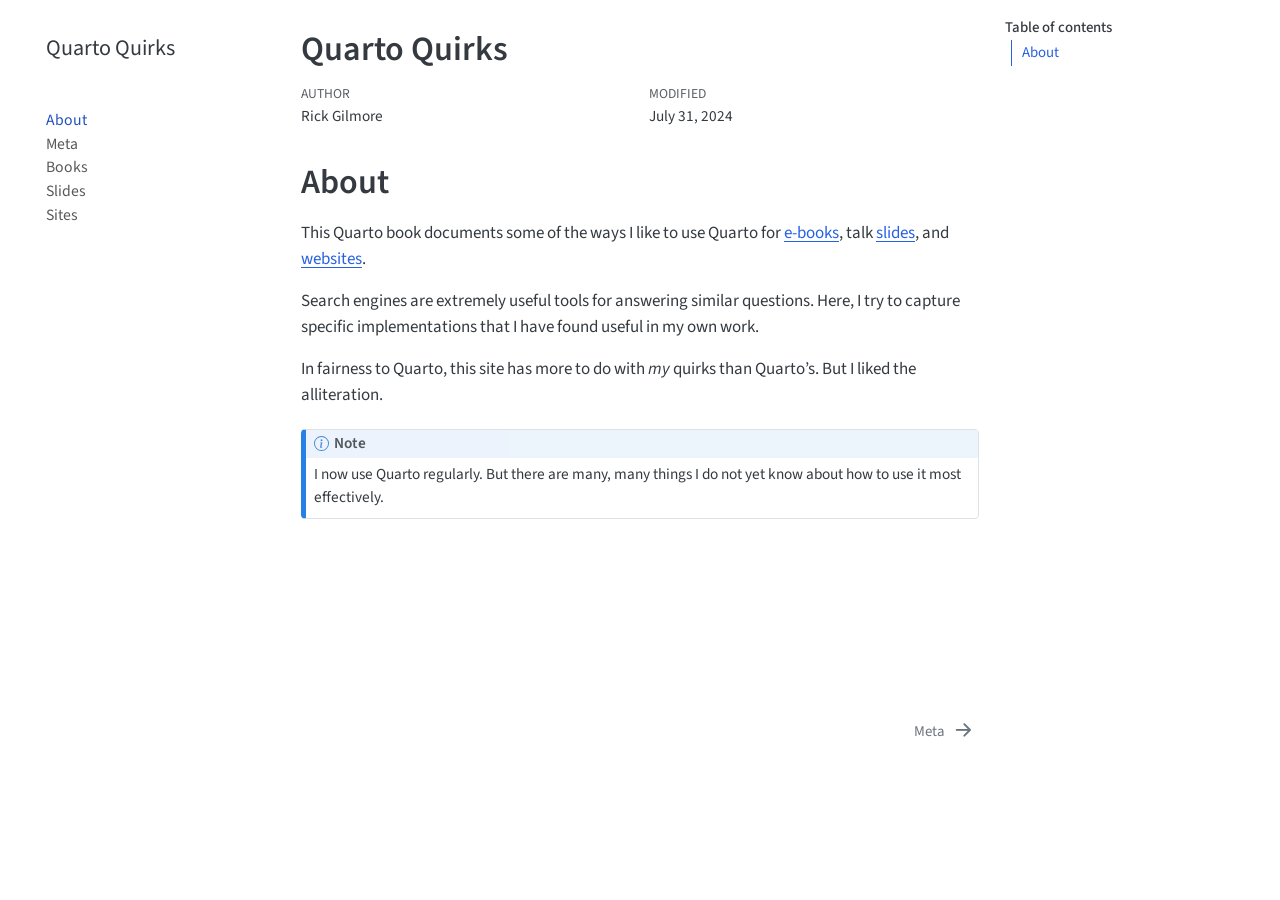
==== docs/index.html @ 826fd91c "Add more info about installing packages, renv()." ====
<!DOCTYPE html>
<html xmlns="http://www.w3.org/1999/xhtml" lang="en" xml:lang="en"><head>

<meta charset="utf-8">
<meta name="generator" content="quarto-1.4.549">

<meta name="viewport" content="width=device-width, initial-scale=1.0, user-scalable=yes">

<meta name="author" content="Rick Gilmore">

<title>Quarto Quirks</title>
<style>
code{white-space: pre-wrap;}
span.smallcaps{font-variant: small-caps;}
div.columns{display: flex; gap: min(4vw, 1.5em);}
div.column{flex: auto; overflow-x: auto;}
div.hanging-indent{margin-left: 1.5em; text-indent: -1.5em;}
ul.task-list{list-style: none;}
ul.task-list li input[type="checkbox"] {
  width: 0.8em;
  margin: 0 0.8em 0.2em -1em; /* quarto-specific, see https://github.com/quarto-dev/quarto-cli/issues/4556 */ 
  vertical-align: middle;
}
</style>


<script src="site_libs/quarto-nav/quarto-nav.js"></script>
<script src="site_libs/quarto-nav/headroom.min.js"></script>
<script src="site_libs/clipboard/clipboard.min.js"></script>
<script src="site_libs/quarto-search/autocomplete.umd.js"></script>
<script src="site_libs/quarto-search/fuse.min.js"></script>
<script src="site_libs/quarto-search/quarto-search.js"></script>
<meta name="quarto:offset" content="./">
<link href="./meta.html" rel="next">
<script src="site_libs/quarto-html/quarto.js"></script>
<script src="site_libs/quarto-html/popper.min.js"></script>
<script src="site_libs/quarto-html/tippy.umd.min.js"></script>
<script src="site_libs/quarto-html/anchor.min.js"></script>
<link href="site_libs/quarto-html/tippy.css" rel="stylesheet">
<link href="site_libs/quarto-html/quarto-syntax-highlighting.css" rel="stylesheet" id="quarto-text-highlighting-styles">
<script src="site_libs/bootstrap/bootstrap.min.js"></script>
<link href="site_libs/bootstrap/bootstrap-icons.css" rel="stylesheet">
<link href="site_libs/bootstrap/bootstrap.min.css" rel="stylesheet" id="quarto-bootstrap" data-mode="light">
<script id="quarto-search-options" type="application/json">{
  "location": "sidebar",
  "copy-button": false,
  "collapse-after": 3,
  "panel-placement": "start",
  "type": "textbox",
  "limit": 50,
  "keyboard-shortcut": [
    "f",
    "/",
    "s"
  ],
  "show-item-context": false,
  "language": {
    "search-no-results-text": "No results",
    "search-matching-documents-text": "matching documents",
    "search-copy-link-title": "Copy link to search",
    "search-hide-matches-text": "Hide additional matches",
    "search-more-match-text": "more match in this document",
    "search-more-matches-text": "more matches in this document",
    "search-clear-button-title": "Clear",
    "search-text-placeholder": "",
    "search-detached-cancel-button-title": "Cancel",
    "search-submit-button-title": "Submit",
    "search-label": "Search"
  }
}</script>


</head>

<body class="nav-sidebar floating">

<div id="quarto-search-results"></div>
  <header id="quarto-header" class="headroom fixed-top">
  <nav class="quarto-secondary-nav">
    <div class="container-fluid d-flex">
      <button type="button" class="quarto-btn-toggle btn" data-bs-toggle="collapse" data-bs-target=".quarto-sidebar-collapse-item" aria-controls="quarto-sidebar" aria-expanded="false" aria-label="Toggle sidebar navigation" onclick="if (window.quartoToggleHeadroom) { window.quartoToggleHeadroom(); }">
        <i class="bi bi-layout-text-sidebar-reverse"></i>
      </button>
        <nav class="quarto-page-breadcrumbs" aria-label="breadcrumb"><ol class="breadcrumb"><li class="breadcrumb-item"><a href="./index.html"><span class="chapter-title">About</span></a></li></ol></nav>
        <a class="flex-grow-1" role="button" data-bs-toggle="collapse" data-bs-target=".quarto-sidebar-collapse-item" aria-controls="quarto-sidebar" aria-expanded="false" aria-label="Toggle sidebar navigation" onclick="if (window.quartoToggleHeadroom) { window.quartoToggleHeadroom(); }">      
        </a>
      <button type="button" class="btn quarto-search-button" aria-label="" onclick="window.quartoOpenSearch();">
        <i class="bi bi-search"></i>
      </button>
    </div>
  </nav>
</header>
<!-- content -->
<div id="quarto-content" class="quarto-container page-columns page-rows-contents page-layout-article">
<!-- sidebar -->
  <nav id="quarto-sidebar" class="sidebar collapse collapse-horizontal quarto-sidebar-collapse-item sidebar-navigation floating overflow-auto">
    <div class="pt-lg-2 mt-2 text-left sidebar-header">
    <div class="sidebar-title mb-0 py-0">
      <a href="./">Quarto Quirks</a> 
    </div>
      </div>
        <div class="mt-2 flex-shrink-0 align-items-center">
        <div class="sidebar-search">
        <div id="quarto-search" class="" title="Search"></div>
        </div>
        </div>
    <div class="sidebar-menu-container"> 
    <ul class="list-unstyled mt-1">
        <li class="sidebar-item">
  <div class="sidebar-item-container"> 
  <a href="./index.html" class="sidebar-item-text sidebar-link active"><span class="chapter-title">About</span></a>
  </div>
</li>
        <li class="sidebar-item">
  <div class="sidebar-item-container"> 
  <a href="./meta.html" class="sidebar-item-text sidebar-link"><span class="chapter-title">Meta</span></a>
  </div>
</li>
        <li class="sidebar-item">
  <div class="sidebar-item-container"> 
  <a href="./books.html" class="sidebar-item-text sidebar-link"><span class="chapter-title">Books</span></a>
  </div>
</li>
        <li class="sidebar-item">
  <div class="sidebar-item-container"> 
  <a href="./slides.html" class="sidebar-item-text sidebar-link"><span class="chapter-title">Slides</span></a>
  </div>
</li>
        <li class="sidebar-item">
  <div class="sidebar-item-container"> 
  <a href="./sites.html" class="sidebar-item-text sidebar-link"><span class="chapter-title">Sites</span></a>
  </div>
</li>
    </ul>
    </div>
</nav>
<div id="quarto-sidebar-glass" class="quarto-sidebar-collapse-item" data-bs-toggle="collapse" data-bs-target=".quarto-sidebar-collapse-item"></div>
<!-- margin-sidebar -->
    <div id="quarto-margin-sidebar" class="sidebar margin-sidebar">
        <nav id="TOC" role="doc-toc" class="toc-active">
    <h2 id="toc-title">Table of contents</h2>
   
  <ul>
  <li><a href="#about" id="toc-about" class="nav-link active" data-scroll-target="#about">About</a></li>
  </ul>
</nav>
    </div>
<!-- main -->
<main class="content" id="quarto-document-content">

<header id="title-block-header" class="quarto-title-block default">
<div class="quarto-title">
<h1 class="title">Quarto Quirks</h1>
</div>



<div class="quarto-title-meta">

    <div>
    <div class="quarto-title-meta-heading">Author</div>
    <div class="quarto-title-meta-contents">
             <p>Rick Gilmore </p>
          </div>
  </div>
    
  
    <div>
    <div class="quarto-title-meta-heading">Modified</div>
    <div class="quarto-title-meta-contents">
      <p class="date-modified">July 31, 2024</p>
    </div>
  </div>
    
  </div>
  


</header>


<section id="about" class="level1">
<h1>About</h1>
<p>This Quarto book documents some of the ways I like to use Quarto for <a href="./books.html">e-books</a>, talk <a href="./slides.html">slides</a>, and <a href="./sites.html">websites</a>.</p>
<p>Search engines are extremely useful tools for answering similar questions. Here, I try to capture specific implementations that I have found useful in my own work.</p>
<p>In fairness to Quarto, this site has more to do with <em>my</em> quirks than Quarto’s. But I liked the alliteration.</p>
<div class="callout callout-style-default callout-note callout-titled">
<div class="callout-header d-flex align-content-center">
<div class="callout-icon-container">
<i class="callout-icon"></i>
</div>
<div class="callout-title-container flex-fill">
Note
</div>
</div>
<div class="callout-body-container callout-body">
<p>I now use Quarto regularly. But there are many, many things I do not yet know about how to use it most effectively.</p>
</div>
</div>


</section>

</main> <!-- /main -->
<script id="quarto-html-after-body" type="application/javascript">
window.document.addEventListener("DOMContentLoaded", function (event) {
  const toggleBodyColorMode = (bsSheetEl) => {
    const mode = bsSheetEl.getAttribute("data-mode");
    const bodyEl = window.document.querySelector("body");
    if (mode === "dark") {
      bodyEl.classList.add("quarto-dark");
      bodyEl.classList.remove("quarto-light");
    } else {
      bodyEl.classList.add("quarto-light");
      bodyEl.classList.remove("quarto-dark");
    }
  }
  const toggleBodyColorPrimary = () => {
    const bsSheetEl = window.document.querySelector("link#quarto-bootstrap");
    if (bsSheetEl) {
      toggleBodyColorMode(bsSheetEl);
    }
  }
  toggleBodyColorPrimary();  
  const icon = "";
  const anchorJS = new window.AnchorJS();
  anchorJS.options = {
    placement: 'right',
    icon: icon
  };
  anchorJS.add('.anchored');
  const isCodeAnnotation = (el) => {
    for (const clz of el.classList) {
      if (clz.startsWith('code-annotation-')) {                     
        return true;
      }
    }
    return false;
  }
  const clipboard = new window.ClipboardJS('.code-copy-button', {
    text: function(trigger) {
      const codeEl = trigger.previousElementSibling.cloneNode(true);
      for (const childEl of codeEl.children) {
        if (isCodeAnnotation(childEl)) {
          childEl.remove();
        }
      }
      return codeEl.innerText;
    }
  });
  clipboard.on('success', function(e) {
    // button target
    const button = e.trigger;
    // don't keep focus
    button.blur();
    // flash "checked"
    button.classList.add('code-copy-button-checked');
    var currentTitle = button.getAttribute("title");
    button.setAttribute("title", "Copied!");
    let tooltip;
    if (window.bootstrap) {
      button.setAttribute("data-bs-toggle", "tooltip");
      button.setAttribute("data-bs-placement", "left");
      button.setAttribute("data-bs-title", "Copied!");
      tooltip = new bootstrap.Tooltip(button, 
        { trigger: "manual", 
          customClass: "code-copy-button-tooltip",
          offset: [0, -8]});
      tooltip.show();    
    }
    setTimeout(function() {
      if (tooltip) {
        tooltip.hide();
        button.removeAttribute("data-bs-title");
        button.removeAttribute("data-bs-toggle");
        button.removeAttribute("data-bs-placement");
      }
      button.setAttribute("title", currentTitle);
      button.classList.remove('code-copy-button-checked');
    }, 1000);
    // clear code selection
    e.clearSelection();
  });
  function tippyHover(el, contentFn, onTriggerFn, onUntriggerFn) {
    const config = {
      allowHTML: true,
      maxWidth: 500,
      delay: 100,
      arrow: false,
      appendTo: function(el) {
          return el.parentElement;
      },
      interactive: true,
      interactiveBorder: 10,
      theme: 'quarto',
      placement: 'bottom-start',
    };
    if (contentFn) {
      config.content = contentFn;
    }
    if (onTriggerFn) {
      config.onTrigger = onTriggerFn;
    }
    if (onUntriggerFn) {
      config.onUntrigger = onUntriggerFn;
    }
    window.tippy(el, config); 
  }
  const noterefs = window.document.querySelectorAll('a[role="doc-noteref"]');
  for (var i=0; i<noterefs.length; i++) {
    const ref = noterefs[i];
    tippyHover(ref, function() {
      // use id or data attribute instead here
      let href = ref.getAttribute('data-footnote-href') || ref.getAttribute('href');
      try { href = new URL(href).hash; } catch {}
      const id = href.replace(/^#\/?/, "");
      const note = window.document.getElementById(id);
      return note.innerHTML;
    });
  }
  const xrefs = window.document.querySelectorAll('a.quarto-xref');
  const processXRef = (id, note) => {
    // Strip column container classes
    const stripColumnClz = (el) => {
      el.classList.remove("page-full", "page-columns");
      if (el.children) {
        for (const child of el.children) {
          stripColumnClz(child);
        }
      }
    }
    stripColumnClz(note)
    if (id === null || id.startsWith('sec-')) {
      // Special case sections, only their first couple elements
      const container = document.createElement("div");
      if (note.children && note.children.length > 2) {
        container.appendChild(note.children[0].cloneNode(true));
        for (let i = 1; i < note.children.length; i++) {
          const child = note.children[i];
          if (child.tagName === "P" && child.innerText === "") {
            continue;
          } else {
            container.appendChild(child.cloneNode(true));
            break;
          }
        }
        if (window.Quarto?.typesetMath) {
          window.Quarto.typesetMath(container);
        }
        return container.innerHTML
      } else {
        if (window.Quarto?.typesetMath) {
          window.Quarto.typesetMath(note);
        }
        return note.innerHTML;
      }
    } else {
      // Remove any anchor links if they are present
      const anchorLink = note.querySelector('a.anchorjs-link');
      if (anchorLink) {
        anchorLink.remove();
      }
      if (window.Quarto?.typesetMath) {
        window.Quarto.typesetMath(note);
      }
      // TODO in 1.5, we should make sure this works without a callout special case
      if (note.classList.contains("callout")) {
        return note.outerHTML;
      } else {
        return note.innerHTML;
      }
    }
  }
  for (var i=0; i<xrefs.length; i++) {
    const xref = xrefs[i];
    tippyHover(xref, undefined, function(instance) {
      instance.disable();
      let url = xref.getAttribute('href');
      let hash = undefined; 
      if (url.startsWith('#')) {
        hash = url;
      } else {
        try { hash = new URL(url).hash; } catch {}
      }
      if (hash) {
        const id = hash.replace(/^#\/?/, "");
        const note = window.document.getElementById(id);
        if (note !== null) {
          try {
            const html = processXRef(id, note.cloneNode(true));
            instance.setContent(html);
          } finally {
            instance.enable();
            instance.show();
          }
        } else {
          // See if we can fetch this
          fetch(url.split('#')[0])
          .then(res => res.text())
          .then(html => {
            const parser = new DOMParser();
            const htmlDoc = parser.parseFromString(html, "text/html");
            const note = htmlDoc.getElementById(id);
            if (note !== null) {
              const html = processXRef(id, note);
              instance.setContent(html);
            } 
          }).finally(() => {
            instance.enable();
            instance.show();
          });
        }
      } else {
        // See if we can fetch a full url (with no hash to target)
        // This is a special case and we should probably do some content thinning / targeting
        fetch(url)
        .then(res => res.text())
        .then(html => {
          const parser = new DOMParser();
          const htmlDoc = parser.parseFromString(html, "text/html");
          const note = htmlDoc.querySelector('main.content');
          if (note !== null) {
            // This should only happen for chapter cross references
            // (since there is no id in the URL)
            // remove the first header
            if (note.children.length > 0 && note.children[0].tagName === "HEADER") {
              note.children[0].remove();
            }
            const html = processXRef(null, note);
            instance.setContent(html);
          } 
        }).finally(() => {
          instance.enable();
          instance.show();
        });
      }
    }, function(instance) {
    });
  }
      let selectedAnnoteEl;
      const selectorForAnnotation = ( cell, annotation) => {
        let cellAttr = 'data-code-cell="' + cell + '"';
        let lineAttr = 'data-code-annotation="' +  annotation + '"';
        const selector = 'span[' + cellAttr + '][' + lineAttr + ']';
        return selector;
      }
      const selectCodeLines = (annoteEl) => {
        const doc = window.document;
        const targetCell = annoteEl.getAttribute("data-target-cell");
        const targetAnnotation = annoteEl.getAttribute("data-target-annotation");
        const annoteSpan = window.document.querySelector(selectorForAnnotation(targetCell, targetAnnotation));
        const lines = annoteSpan.getAttribute("data-code-lines").split(",");
        const lineIds = lines.map((line) => {
          return targetCell + "-" + line;
        })
        let top = null;
        let height = null;
        let parent = null;
        if (lineIds.length > 0) {
            //compute the position of the single el (top and bottom and make a div)
            const el = window.document.getElementById(lineIds[0]);
            top = el.offsetTop;
            height = el.offsetHeight;
            parent = el.parentElement.parentElement;
          if (lineIds.length > 1) {
            const lastEl = window.document.getElementById(lineIds[lineIds.length - 1]);
            const bottom = lastEl.offsetTop + lastEl.offsetHeight;
            height = bottom - top;
          }
          if (top !== null && height !== null && parent !== null) {
            // cook up a div (if necessary) and position it 
            let div = window.document.getElementById("code-annotation-line-highlight");
            if (div === null) {
              div = window.document.createElement("div");
              div.setAttribute("id", "code-annotation-line-highlight");
              div.style.position = 'absolute';
              parent.appendChild(div);
            }
            div.style.top = top - 2 + "px";
            div.style.height = height + 4 + "px";
            div.style.left = 0;
            let gutterDiv = window.document.getElementById("code-annotation-line-highlight-gutter");
            if (gutterDiv === null) {
              gutterDiv = window.document.createElement("div");
              gutterDiv.setAttribute("id", "code-annotation-line-highlight-gutter");
              gutterDiv.style.position = 'absolute';
              const codeCell = window.document.getElementById(targetCell);
              const gutter = codeCell.querySelector('.code-annotation-gutter');
              gutter.appendChild(gutterDiv);
            }
            gutterDiv.style.top = top - 2 + "px";
            gutterDiv.style.height = height + 4 + "px";
          }
          selectedAnnoteEl = annoteEl;
        }
      };
      const unselectCodeLines = () => {
        const elementsIds = ["code-annotation-line-highlight", "code-annotation-line-highlight-gutter"];
        elementsIds.forEach((elId) => {
          const div = window.document.getElementById(elId);
          if (div) {
            div.remove();
          }
        });
        selectedAnnoteEl = undefined;
      };
        // Handle positioning of the toggle
    window.addEventListener(
      "resize",
      throttle(() => {
        elRect = undefined;
        if (selectedAnnoteEl) {
          selectCodeLines(selectedAnnoteEl);
        }
      }, 10)
    );
    function throttle(fn, ms) {
    let throttle = false;
    let timer;
      return (...args) => {
        if(!throttle) { // first call gets through
            fn.apply(this, args);
            throttle = true;
        } else { // all the others get throttled
            if(timer) clearTimeout(timer); // cancel #2
            timer = setTimeout(() => {
              fn.apply(this, args);
              timer = throttle = false;
            }, ms);
        }
      };
    }
      // Attach click handler to the DT
      const annoteDls = window.document.querySelectorAll('dt[data-target-cell]');
      for (const annoteDlNode of annoteDls) {
        annoteDlNode.addEventListener('click', (event) => {
          const clickedEl = event.target;
          if (clickedEl !== selectedAnnoteEl) {
            unselectCodeLines();
            const activeEl = window.document.querySelector('dt[data-target-cell].code-annotation-active');
            if (activeEl) {
              activeEl.classList.remove('code-annotation-active');
            }
            selectCodeLines(clickedEl);
            clickedEl.classList.add('code-annotation-active');
          } else {
            // Unselect the line
            unselectCodeLines();
            clickedEl.classList.remove('code-annotation-active');
          }
        });
      }
  const findCites = (el) => {
    const parentEl = el.parentElement;
    if (parentEl) {
      const cites = parentEl.dataset.cites;
      if (cites) {
        return {
          el,
          cites: cites.split(' ')
        };
      } else {
        return findCites(el.parentElement)
      }
    } else {
      return undefined;
    }
  };
  var bibliorefs = window.document.querySelectorAll('a[role="doc-biblioref"]');
  for (var i=0; i<bibliorefs.length; i++) {
    const ref = bibliorefs[i];
    const citeInfo = findCites(ref);
    if (citeInfo) {
      tippyHover(citeInfo.el, function() {
        var popup = window.document.createElement('div');
        citeInfo.cites.forEach(function(cite) {
          var citeDiv = window.document.createElement('div');
          citeDiv.classList.add('hanging-indent');
          citeDiv.classList.add('csl-entry');
          var biblioDiv = window.document.getElementById('ref-' + cite);
          if (biblioDiv) {
            citeDiv.innerHTML = biblioDiv.innerHTML;
          }
          popup.appendChild(citeDiv);
        });
        return popup.innerHTML;
      });
    }
  }
});
</script>
<nav class="page-navigation">
  <div class="nav-page nav-page-previous">
  </div>
  <div class="nav-page nav-page-next">
      <a href="./meta.html" class="pagination-link" aria-label="<span class='chapter-number'>2</span>&nbsp; <span class='chapter-title'>Meta</span>">
        <span class="nav-page-text"><span class="chapter-title">Meta</span></span> <i class="bi bi-arrow-right-short"></i>
      </a>
  </div>
</nav>
</div> <!-- /content -->




</body></html>
---- docs/site_libs/quarto-html/tippy.css ----
.tippy-box[data-animation=fade][data-state=hidden]{opacity:0}[data-tippy-root]{max-width:calc(100vw - 10px)}.tippy-box{position:relative;background-color:#333;color:#fff;border-radius:4px;font-size:14px;line-height:1.4;white-space:normal;outline:0;transition-property:transform,visibility,opacity}.tippy-box[data-placement^=top]>.tippy-arrow{bottom:0}.tippy-box[data-placement^=top]>.tippy-arrow:before{bottom:-7px;left:0;border-width:8px 8px 0;border-top-color:initial;transform-origin:center top}.tippy-box[data-placement^=bottom]>.tippy-arrow{top:0}.tippy-box[data-placement^=bottom]>.tippy-arrow:before{top:-7px;left:0;border-width:0 8px 8px;border-bottom-color:initial;transform-origin:center bottom}.tippy-box[data-placement^=left]>.tippy-arrow{right:0}.tippy-box[data-placement^=left]>.tippy-arrow:before{border-width:8px 0 8px 8px;border-left-color:initial;right:-7px;transform-origin:center left}.tippy-box[data-placement^=right]>.tippy-arrow{left:0}.tippy-box[data-placement^=right]>.tippy-arrow:before{left:-7px;border-width:8px 8px 8px 0;border-right-color:initial;transform-origin:center right}.tippy-box[data-inertia][data-state=visible]{transition-timing-function:cubic-bezier(.54,1.5,.38,1.11)}.tippy-arrow{width:16px;height:16px;color:#333}.tippy-arrow:before{content:"";position:absolute;border-color:transparent;border-style:solid}.tippy-content{position:relative;padding:5px 9px;z-index:1}
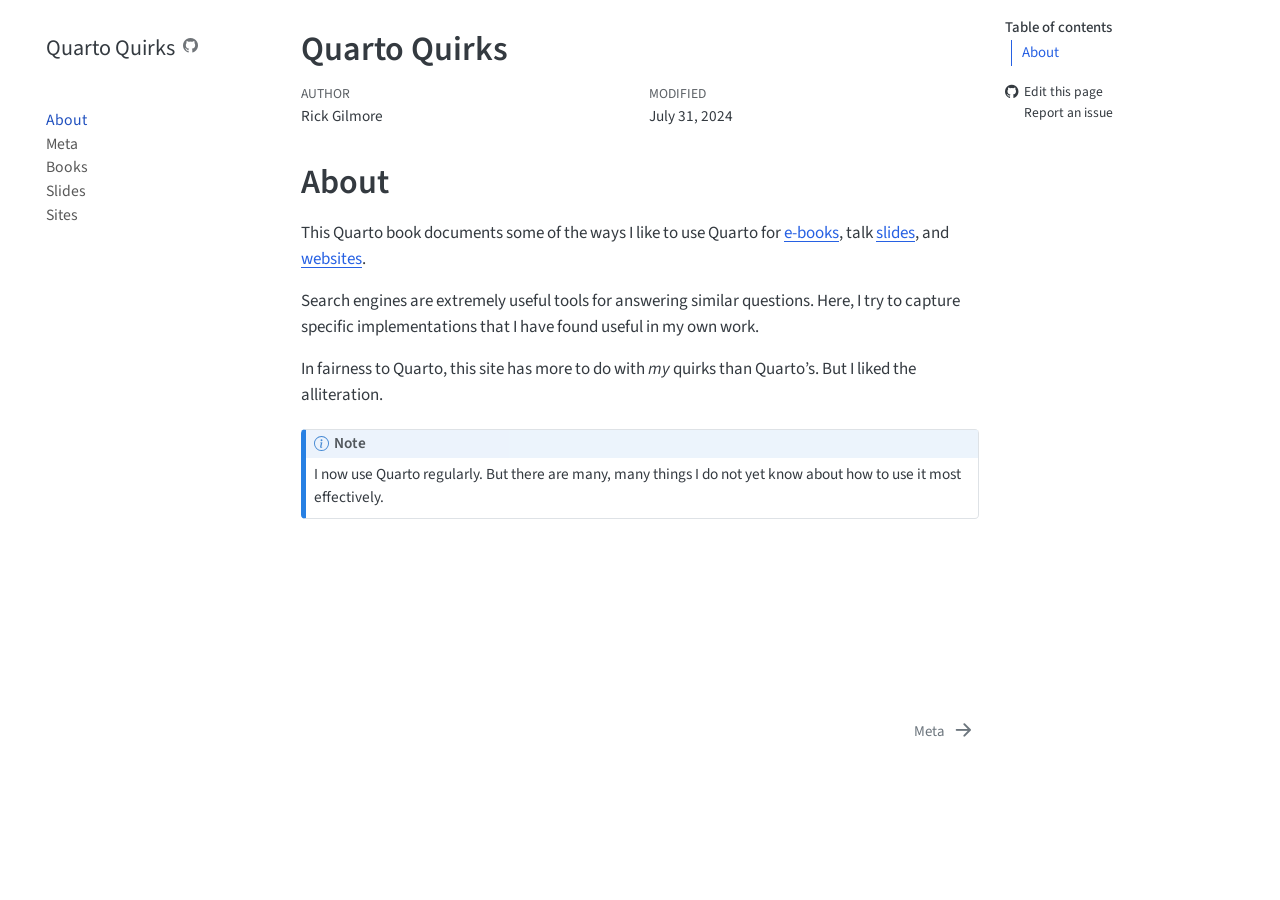
==== commit 08cc421a: "Add info about creating automatic links to the associated GitHub repo." ====
--- a/docs/index.html
+++ b/docs/index.html
@@ -97,6 +97,9 @@
     <div class="pt-lg-2 mt-2 text-left sidebar-header">
     <div class="sidebar-title mb-0 py-0">
       <a href="./">Quarto Quirks</a> 
+        <div class="sidebar-tools-main">
+    <a href="https://github.com/rogilmore/quarto-quirks/tree/main/src/" title="Source Code" class="quarto-navigation-tool px-1" aria-label="Source Code"><i class="bi bi-github"></i></a>
+</div>
     </div>
       </div>
         <div class="mt-2 flex-shrink-0 align-items-center">
@@ -143,7 +146,7 @@
   <ul>
   <li><a href="#about" id="toc-about" class="nav-link active" data-scroll-target="#about">About</a></li>
   </ul>
-</nav>
+<div class="toc-actions"><ul><li><a href="https://github.com/rogilmore/quarto-quirks/edit/main/src/index.qmd" class="toc-action"><i class="bi bi-github"></i>Edit this page</a></li><li><a href="https://github.com/rogilmore/quarto-quirks/issues/new" class="toc-action"><i class="bi empty"></i>Report an issue</a></li></ul></div></nav>
     </div>
 <!-- main -->
 <main class="content" id="quarto-document-content">
@@ -603,4 +606,4 @@
 
 
 
-</body></html>+<footer class="footer"><div class="nav-footer"><div class="nav-footer-center"><div class="toc-actions d-sm-block d-md-none"><ul><li><a href="https://github.com/rogilmore/quarto-quirks/edit/main/src/index.qmd" class="toc-action"><i class="bi bi-github"></i>Edit this page</a></li><li><a href="https://github.com/rogilmore/quarto-quirks/issues/new" class="toc-action"><i class="bi empty"></i>Report an issue</a></li></ul></div></div></div></footer></body></html>
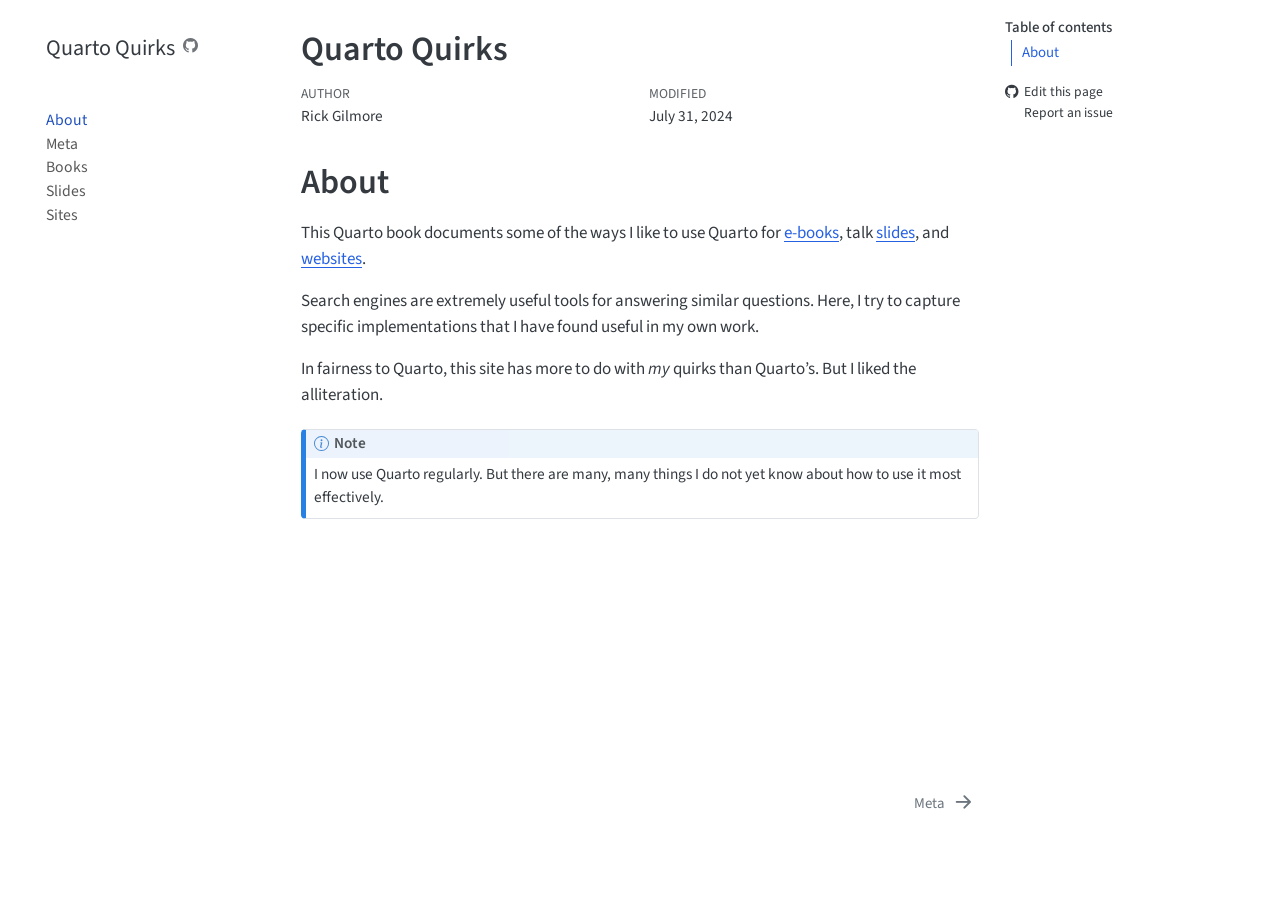
==== commit 9c92297e: "How to center citations in revealjs slides." ====
--- a/docs/index.html
+++ b/docs/index.html
@@ -2,7 +2,7 @@
 <html xmlns="http://www.w3.org/1999/xhtml" lang="en" xml:lang="en"><head>
 
 <meta charset="utf-8">
-<meta name="generator" content="quarto-1.4.549">
+<meta name="generator" content="quarto-1.5.56">
 
 <meta name="viewport" content="width=device-width, initial-scale=1.0, user-scalable=yes">
 
@@ -78,13 +78,13 @@
   <header id="quarto-header" class="headroom fixed-top">
   <nav class="quarto-secondary-nav">
     <div class="container-fluid d-flex">
-      <button type="button" class="quarto-btn-toggle btn" data-bs-toggle="collapse" data-bs-target=".quarto-sidebar-collapse-item" aria-controls="quarto-sidebar" aria-expanded="false" aria-label="Toggle sidebar navigation" onclick="if (window.quartoToggleHeadroom) { window.quartoToggleHeadroom(); }">
+      <button type="button" class="quarto-btn-toggle btn" data-bs-toggle="collapse" role="button" data-bs-target=".quarto-sidebar-collapse-item" aria-controls="quarto-sidebar" aria-expanded="false" aria-label="Toggle sidebar navigation" onclick="if (window.quartoToggleHeadroom) { window.quartoToggleHeadroom(); }">
         <i class="bi bi-layout-text-sidebar-reverse"></i>
       </button>
         <nav class="quarto-page-breadcrumbs" aria-label="breadcrumb"><ol class="breadcrumb"><li class="breadcrumb-item"><a href="./index.html"><span class="chapter-title">About</span></a></li></ol></nav>
-        <a class="flex-grow-1" role="button" data-bs-toggle="collapse" data-bs-target=".quarto-sidebar-collapse-item" aria-controls="quarto-sidebar" aria-expanded="false" aria-label="Toggle sidebar navigation" onclick="if (window.quartoToggleHeadroom) { window.quartoToggleHeadroom(); }">      
+        <a class="flex-grow-1" role="navigation" data-bs-toggle="collapse" data-bs-target=".quarto-sidebar-collapse-item" aria-controls="quarto-sidebar" aria-expanded="false" aria-label="Toggle sidebar navigation" onclick="if (window.quartoToggleHeadroom) { window.quartoToggleHeadroom(); }">      
         </a>
-      <button type="button" class="btn quarto-search-button" aria-label="" onclick="window.quartoOpenSearch();">
+      <button type="button" class="btn quarto-search-button" aria-label="Search" onclick="window.quartoOpenSearch();">
         <i class="bi bi-search"></i>
       </button>
     </div>
@@ -240,18 +240,7 @@
     }
     return false;
   }
-  const clipboard = new window.ClipboardJS('.code-copy-button', {
-    text: function(trigger) {
-      const codeEl = trigger.previousElementSibling.cloneNode(true);
-      for (const childEl of codeEl.children) {
-        if (isCodeAnnotation(childEl)) {
-          childEl.remove();
-        }
-      }
-      return codeEl.innerText;
-    }
-  });
-  clipboard.on('success', function(e) {
+  const onCopySuccess = function(e) {
     // button target
     const button = e.trigger;
     // don't keep focus
@@ -283,7 +272,47 @@
     }, 1000);
     // clear code selection
     e.clearSelection();
+  }
+  const getTextToCopy = function(trigger) {
+      const codeEl = trigger.previousElementSibling.cloneNode(true);
+      for (const childEl of codeEl.children) {
+        if (isCodeAnnotation(childEl)) {
+          childEl.remove();
+        }
+      }
+      return codeEl.innerText;
+  }
+  const clipboard = new window.ClipboardJS('.code-copy-button:not([data-in-quarto-modal])', {
+    text: getTextToCopy
   });
+  clipboard.on('success', onCopySuccess);
+  if (window.document.getElementById('quarto-embedded-source-code-modal')) {
+    // For code content inside modals, clipBoardJS needs to be initialized with a container option
+    // TODO: Check when it could be a function (https://github.com/zenorocha/clipboard.js/issues/860)
+    const clipboardModal = new window.ClipboardJS('.code-copy-button[data-in-quarto-modal]', {
+      text: getTextToCopy,
+      container: window.document.getElementById('quarto-embedded-source-code-modal')
+    });
+    clipboardModal.on('success', onCopySuccess);
+  }
+    var localhostRegex = new RegExp(/^(?:http|https):\/\/localhost\:?[0-9]*\//);
+    var mailtoRegex = new RegExp(/^mailto:/);
+      var filterRegex = new RegExp('/' + window.location.host + '/');
+    var isInternal = (href) => {
+        return filterRegex.test(href) || localhostRegex.test(href) || mailtoRegex.test(href);
+    }
+    // Inspect non-navigation links and adorn them if external
+ 	var links = window.document.querySelectorAll('a[href]:not(.nav-link):not(.navbar-brand):not(.toc-action):not(.sidebar-link):not(.sidebar-item-toggle):not(.pagination-link):not(.no-external):not([aria-hidden]):not(.dropdown-item):not(.quarto-navigation-tool):not(.about-link)');
+    for (var i=0; i<links.length; i++) {
+      const link = links[i];
+      if (!isInternal(link.href)) {
+        // undo the damage that might have been done by quarto-nav.js in the case of
+        // links that we want to consider external
+        if (link.dataset.originalHref !== undefined) {
+          link.href = link.dataset.originalHref;
+        }
+      }
+    }
   function tippyHover(el, contentFn, onTriggerFn, onUntriggerFn) {
     const config = {
       allowHTML: true,
@@ -318,7 +347,11 @@
       try { href = new URL(href).hash; } catch {}
       const id = href.replace(/^#\/?/, "");
       const note = window.document.getElementById(id);
-      return note.innerHTML;
+      if (note) {
+        return note.innerHTML;
+      } else {
+        return "";
+      }
     });
   }
   const xrefs = window.document.querySelectorAll('a.quarto-xref');
@@ -596,7 +629,7 @@
   <div class="nav-page nav-page-previous">
   </div>
   <div class="nav-page nav-page-next">
-      <a href="./meta.html" class="pagination-link" aria-label="<span class='chapter-number'>2</span>&nbsp; <span class='chapter-title'>Meta</span>">
+      <a href="./meta.html" class="pagination-link" aria-label="Meta">
         <span class="nav-page-text"><span class="chapter-title">Meta</span></span> <i class="bi bi-arrow-right-short"></i>
       </a>
   </div>
--- a/docs/site_libs/quarto-html/quarto-syntax-highlighting.css
+++ b/docs/site_libs/quarto-html/quarto-syntax-highlighting.css
@@ -0,0 +1,205 @@
+/* quarto syntax highlight colors */
+:root {
+  --quarto-hl-ot-color: #003B4F;
+  --quarto-hl-at-color: #657422;
+  --quarto-hl-ss-color: #20794D;
+  --quarto-hl-an-color: #5E5E5E;
+  --quarto-hl-fu-color: #4758AB;
+  --quarto-hl-st-color: #20794D;
+  --quarto-hl-cf-color: #003B4F;
+  --quarto-hl-op-color: #5E5E5E;
+  --quarto-hl-er-color: #AD0000;
+  --quarto-hl-bn-color: #AD0000;
+  --quarto-hl-al-color: #AD0000;
+  --quarto-hl-va-color: #111111;
+  --quarto-hl-bu-color: inherit;
+  --quarto-hl-ex-color: inherit;
+  --quarto-hl-pp-color: #AD0000;
+  --quarto-hl-in-color: #5E5E5E;
+  --quarto-hl-vs-color: #20794D;
+  --quarto-hl-wa-color: #5E5E5E;
+  --quarto-hl-do-color: #5E5E5E;
+  --quarto-hl-im-color: #00769E;
+  --quarto-hl-ch-color: #20794D;
+  --quarto-hl-dt-color: #AD0000;
+  --quarto-hl-fl-color: #AD0000;
+  --quarto-hl-co-color: #5E5E5E;
+  --quarto-hl-cv-color: #5E5E5E;
+  --quarto-hl-cn-color: #8f5902;
+  --quarto-hl-sc-color: #5E5E5E;
+  --quarto-hl-dv-color: #AD0000;
+  --quarto-hl-kw-color: #003B4F;
+}
+
+/* other quarto variables */
+:root {
+  --quarto-font-monospace: SFMono-Regular, Menlo, Monaco, Consolas, "Liberation Mono", "Courier New", monospace;
+}
+
+pre > code.sourceCode > span {
+  color: #003B4F;
+}
+
+code span {
+  color: #003B4F;
+}
+
+code.sourceCode > span {
+  color: #003B4F;
+}
+
+div.sourceCode,
+div.sourceCode pre.sourceCode {
+  color: #003B4F;
+}
+
+code span.ot {
+  color: #003B4F;
+  font-style: inherit;
+}
+
+code span.at {
+  color: #657422;
+  font-style: inherit;
+}
+
+code span.ss {
+  color: #20794D;
+  font-style: inherit;
+}
+
+code span.an {
+  color: #5E5E5E;
+  font-style: inherit;
+}
+
+code span.fu {
+  color: #4758AB;
+  font-style: inherit;
+}
+
+code span.st {
+  color: #20794D;
+  font-style: inherit;
+}
+
+code span.cf {
+  color: #003B4F;
+  font-weight: bold;
+  font-style: inherit;
+}
+
+code span.op {
+  color: #5E5E5E;
+  font-style: inherit;
+}
+
+code span.er {
+  color: #AD0000;
+  font-style: inherit;
+}
+
+code span.bn {
+  color: #AD0000;
+  font-style: inherit;
+}
+
+code span.al {
+  color: #AD0000;
+  font-style: inherit;
+}
+
+code span.va {
+  color: #111111;
+  font-style: inherit;
+}
+
+code span.bu {
+  font-style: inherit;
+}
+
+code span.ex {
+  font-style: inherit;
+}
+
+code span.pp {
+  color: #AD0000;
+  font-style: inherit;
+}
+
+code span.in {
+  color: #5E5E5E;
+  font-style: inherit;
+}
+
+code span.vs {
+  color: #20794D;
+  font-style: inherit;
+}
+
+code span.wa {
+  color: #5E5E5E;
+  font-style: italic;
+}
+
+code span.do {
+  color: #5E5E5E;
+  font-style: italic;
+}
+
+code span.im {
+  color: #00769E;
+  font-style: inherit;
+}
+
+code span.ch {
+  color: #20794D;
+  font-style: inherit;
+}
+
+code span.dt {
+  color: #AD0000;
+  font-style: inherit;
+}
+
+code span.fl {
+  color: #AD0000;
+  font-style: inherit;
+}
+
+code span.co {
+  color: #5E5E5E;
+  font-style: inherit;
+}
+
+code span.cv {
+  color: #5E5E5E;
+  font-style: italic;
+}
+
+code span.cn {
+  color: #8f5902;
+  font-style: inherit;
+}
+
+code span.sc {
+  color: #5E5E5E;
+  font-style: inherit;
+}
+
+code span.dv {
+  color: #AD0000;
+  font-style: inherit;
+}
+
+code span.kw {
+  color: #003B4F;
+  font-weight: bold;
+  font-style: inherit;
+}
+
+.prevent-inlining {
+  content: "</";
+}
+
+/*# sourceMappingURL=debc5d5d77c3f9108843748ff7464032.css.map */
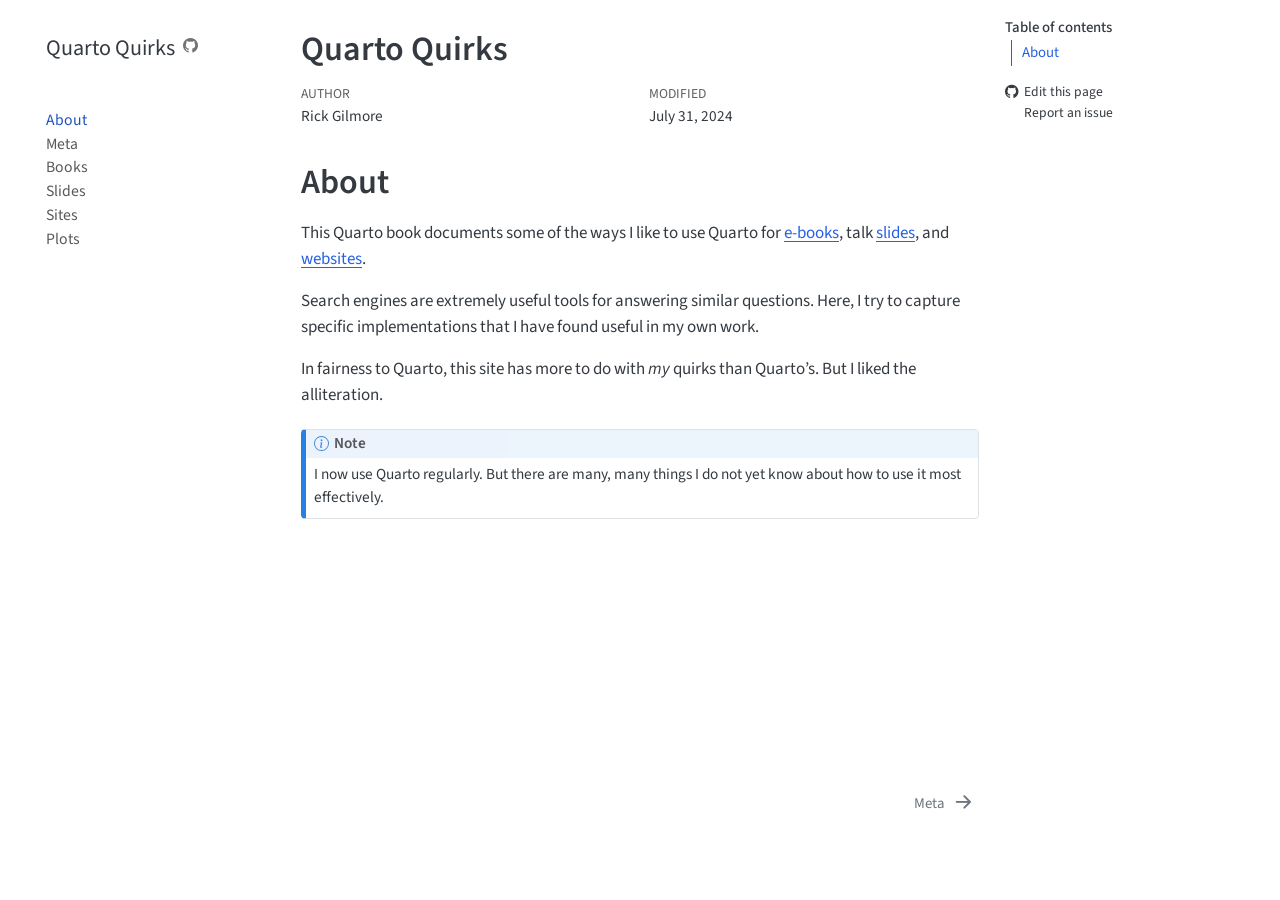
==== commit 7d3c46d0: "Add many plots example to new plots.qmd." ====
--- a/docs/index.html
+++ b/docs/index.html
@@ -132,6 +132,11 @@
         <li class="sidebar-item">
   <div class="sidebar-item-container"> 
   <a href="./sites.html" class="sidebar-item-text sidebar-link"><span class="chapter-title">Sites</span></a>
+  </div>
+</li>
+        <li class="sidebar-item">
+  <div class="sidebar-item-container"> 
+  <a href="./plots.html" class="sidebar-item-text sidebar-link"><span class="chapter-title">Plots</span></a>
   </div>
 </li>
     </ul>
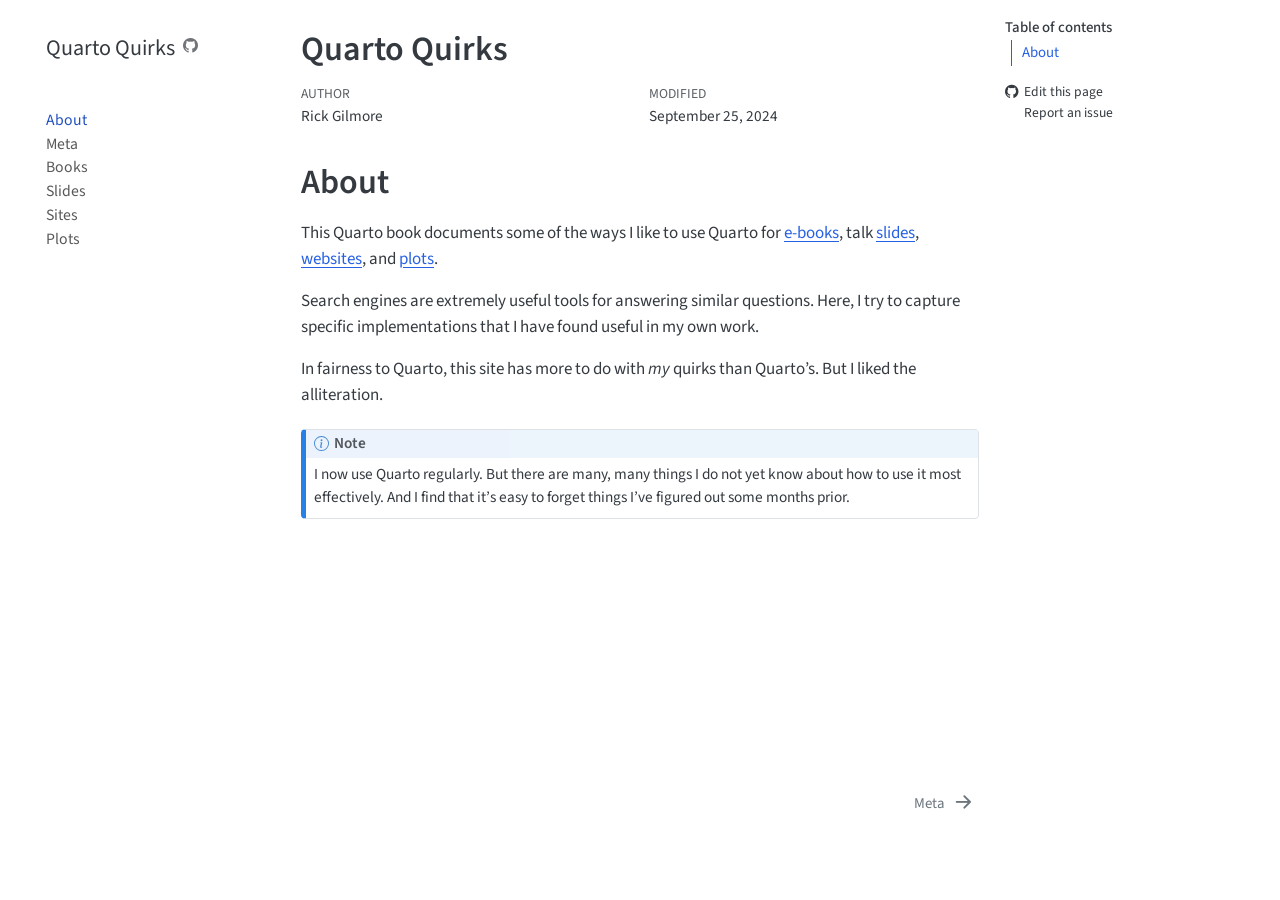
==== commit 2b58705a: "Add error bars section to plots.qmd; fix link to PSYCH 490 in index.qmd." ====
--- a/docs/index.html
+++ b/docs/index.html
@@ -176,7 +176,7 @@
     <div>
     <div class="quarto-title-meta-heading">Modified</div>
     <div class="quarto-title-meta-contents">
-      <p class="date-modified">July 31, 2024</p>
+      <p class="date-modified">September 25, 2024</p>
     </div>
   </div>
     
@@ -189,7 +189,7 @@
 
 <section id="about" class="level1">
 <h1>About</h1>
-<p>This Quarto book documents some of the ways I like to use Quarto for <a href="./books.html">e-books</a>, talk <a href="./slides.html">slides</a>, and <a href="./sites.html">websites</a>.</p>
+<p>This Quarto book documents some of the ways I like to use Quarto for <a href="./books.html">e-books</a>, talk <a href="./slides.html">slides</a>, <a href="./sites.html">websites</a>, and <a href="./plots.html">plots</a>.</p>
 <p>Search engines are extremely useful tools for answering similar questions. Here, I try to capture specific implementations that I have found useful in my own work.</p>
 <p>In fairness to Quarto, this site has more to do with <em>my</em> quirks than Quarto’s. But I liked the alliteration.</p>
 <div class="callout callout-style-default callout-note callout-titled">
@@ -202,7 +202,7 @@
 </div>
 </div>
 <div class="callout-body-container callout-body">
-<p>I now use Quarto regularly. But there are many, many things I do not yet know about how to use it most effectively.</p>
+<p>I now use Quarto regularly. But there are many, many things I do not yet know about how to use it most effectively. And I find that it’s easy to forget things I’ve figured out some months prior.</p>
 </div>
 </div>
 
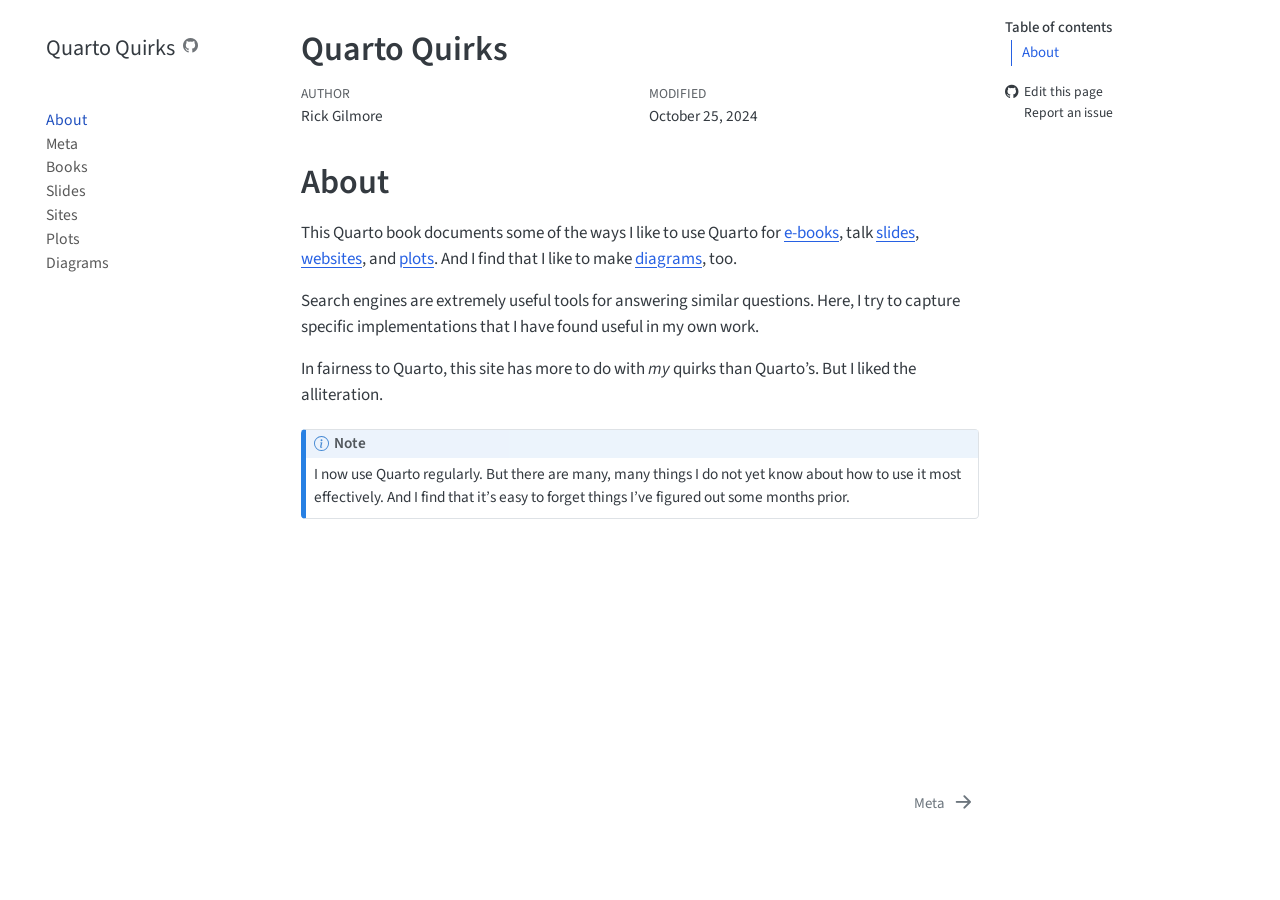
==== commit 71886263: "Minor edits to several *.qmd files." ====
--- a/docs/index.html
+++ b/docs/index.html
@@ -139,6 +139,11 @@
   <a href="./plots.html" class="sidebar-item-text sidebar-link"><span class="chapter-title">Plots</span></a>
   </div>
 </li>
+        <li class="sidebar-item">
+  <div class="sidebar-item-container"> 
+  <a href="./diagrams.html" class="sidebar-item-text sidebar-link"><span class="chapter-title">Diagrams</span></a>
+  </div>
+</li>
     </ul>
     </div>
 </nav>
@@ -176,7 +181,7 @@
     <div>
     <div class="quarto-title-meta-heading">Modified</div>
     <div class="quarto-title-meta-contents">
-      <p class="date-modified">September 25, 2024</p>
+      <p class="date-modified">October 25, 2024</p>
     </div>
   </div>
     
@@ -189,7 +194,7 @@
 
 <section id="about" class="level1">
 <h1>About</h1>
-<p>This Quarto book documents some of the ways I like to use Quarto for <a href="./books.html">e-books</a>, talk <a href="./slides.html">slides</a>, <a href="./sites.html">websites</a>, and <a href="./plots.html">plots</a>.</p>
+<p>This Quarto book documents some of the ways I like to use Quarto for <a href="./books.html">e-books</a>, talk <a href="./slides.html">slides</a>, <a href="./sites.html">websites</a>, and <a href="./plots.html">plots</a>. And I find that I like to make <a href="./diagrams.html">diagrams</a>, too.</p>
 <p>Search engines are extremely useful tools for answering similar questions. Here, I try to capture specific implementations that I have found useful in my own work.</p>
 <p>In fairness to Quarto, this site has more to do with <em>my</em> quirks than Quarto’s. But I liked the alliteration.</p>
 <div class="callout callout-style-default callout-note callout-titled">
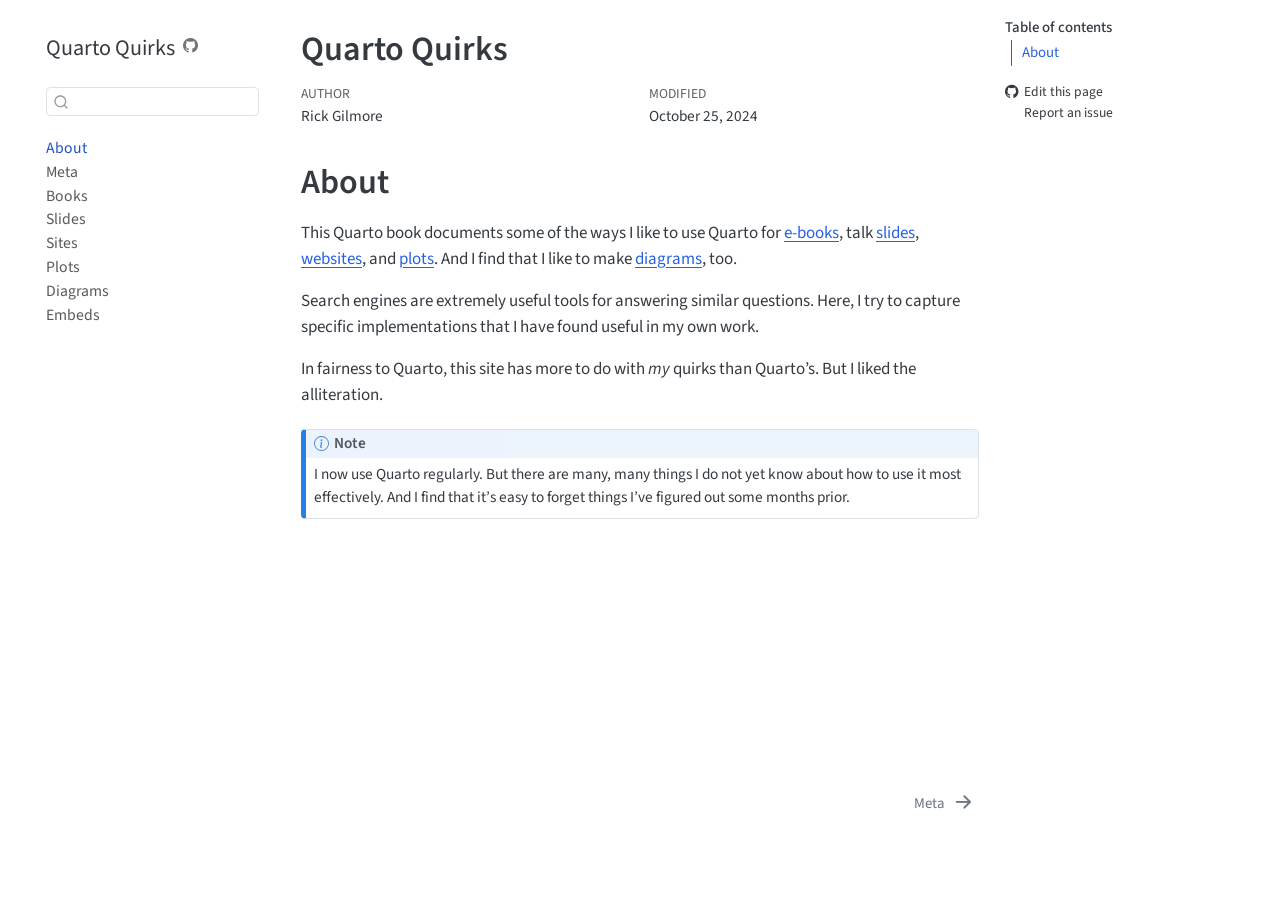
==== commit 82df6450: "Reorg to test revealjs extensions." ====
--- a/docs/index.html
+++ b/docs/index.html
@@ -142,6 +142,11 @@
         <li class="sidebar-item">
   <div class="sidebar-item-container"> 
   <a href="./diagrams.html" class="sidebar-item-text sidebar-link"><span class="chapter-title">Diagrams</span></a>
+  </div>
+</li>
+        <li class="sidebar-item">
+  <div class="sidebar-item-container"> 
+  <a href="./embeds.html" class="sidebar-item-text sidebar-link"><span class="chapter-title">Embeds</span></a>
   </div>
 </li>
     </ul>
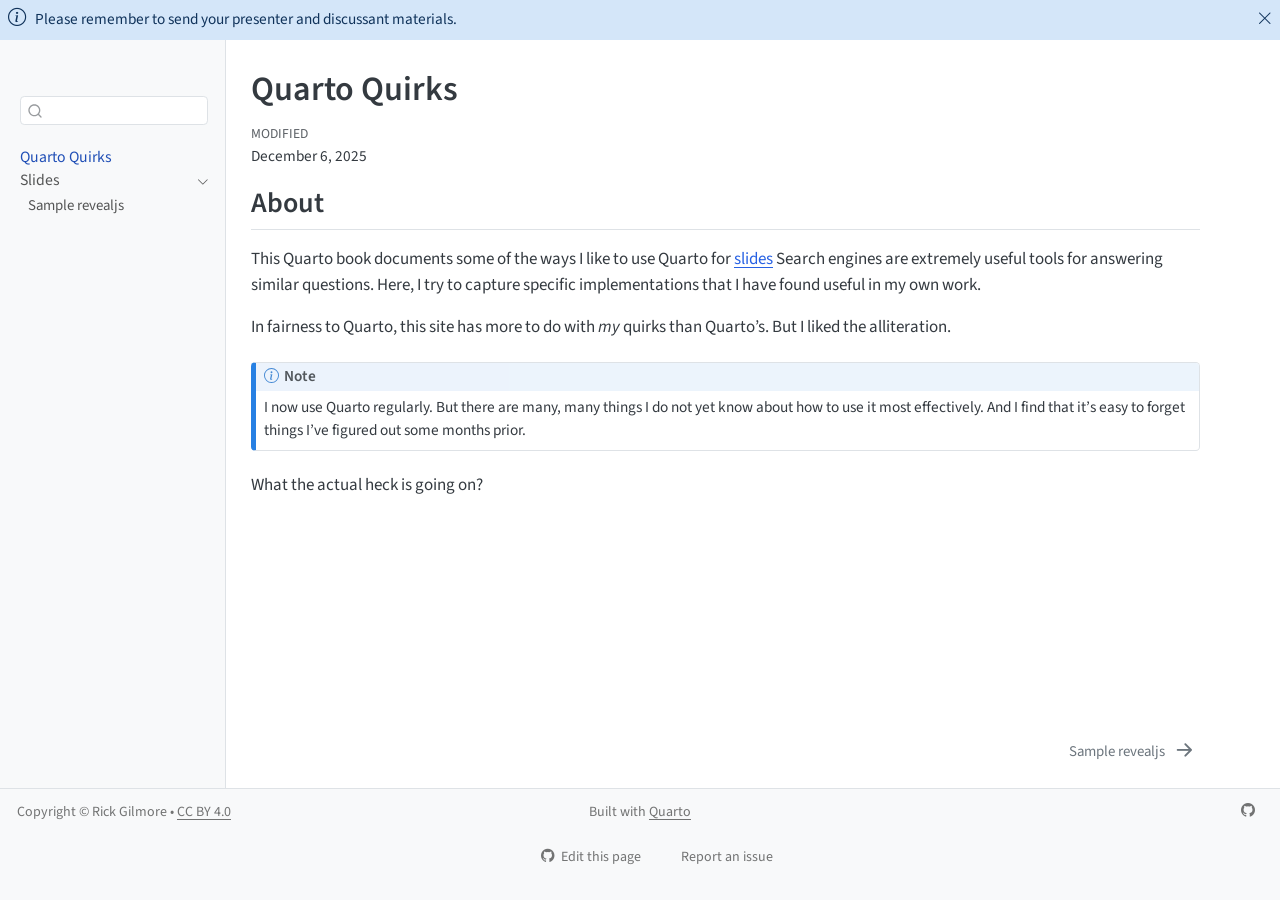
==== commit 92c25ecd: "Add qrcode, embedio." ====
--- a/docs/index.html
+++ b/docs/index.html
@@ -2,11 +2,10 @@
 <html xmlns="http://www.w3.org/1999/xhtml" lang="en" xml:lang="en"><head>
 
 <meta charset="utf-8">
-<meta name="generator" content="quarto-1.5.56">
+<meta name="generator" content="quarto-1.8.24">
 
 <meta name="viewport" content="width=device-width, initial-scale=1.0, user-scalable=yes">
 
-<meta name="author" content="Rick Gilmore">
 
 <title>Quarto Quirks</title>
 <style>
@@ -31,16 +30,18 @@
 <script src="site_libs/quarto-search/fuse.min.js"></script>
 <script src="site_libs/quarto-search/quarto-search.js"></script>
 <meta name="quarto:offset" content="./">
-<link href="./meta.html" rel="next">
-<script src="site_libs/quarto-html/quarto.js"></script>
+<link href="./slides/revealjs-slides.html" rel="next">
+<script src="site_libs/quarto-html/quarto.js" type="module"></script>
+<script src="site_libs/quarto-html/tabsets/tabsets.js" type="module"></script>
+<script src="site_libs/quarto-html/axe/axe-check.js" type="module"></script>
 <script src="site_libs/quarto-html/popper.min.js"></script>
 <script src="site_libs/quarto-html/tippy.umd.min.js"></script>
 <script src="site_libs/quarto-html/anchor.min.js"></script>
 <link href="site_libs/quarto-html/tippy.css" rel="stylesheet">
-<link href="site_libs/quarto-html/quarto-syntax-highlighting.css" rel="stylesheet" id="quarto-text-highlighting-styles">
+<link href="site_libs/quarto-html/quarto-syntax-highlighting-dc55a5b9e770e841cd82e46aadbfb9b0.css" rel="stylesheet" id="quarto-text-highlighting-styles">
 <script src="site_libs/bootstrap/bootstrap.min.js"></script>
 <link href="site_libs/bootstrap/bootstrap-icons.css" rel="stylesheet">
-<link href="site_libs/bootstrap/bootstrap.min.css" rel="stylesheet" id="quarto-bootstrap" data-mode="light">
+<link href="site_libs/bootstrap/bootstrap-fb8a97b43d4f68693e7524b98514ff43.min.css" rel="stylesheet" append-hash="true" id="quarto-bootstrap" data-mode="light">
 <script id="quarto-search-options" type="application/json">{
   "location": "sidebar",
   "copy-button": false,
@@ -72,7 +73,7 @@
 
 </head>
 
-<body class="nav-sidebar floating">
+<body class="nav-sidebar docked fullcontent quarto-light">
 
 <div id="quarto-search-results"></div>
   <header id="quarto-header" class="headroom fixed-top">
@@ -81,7 +82,7 @@
       <button type="button" class="quarto-btn-toggle btn" data-bs-toggle="collapse" role="button" data-bs-target=".quarto-sidebar-collapse-item" aria-controls="quarto-sidebar" aria-expanded="false" aria-label="Toggle sidebar navigation" onclick="if (window.quartoToggleHeadroom) { window.quartoToggleHeadroom(); }">
         <i class="bi bi-layout-text-sidebar-reverse"></i>
       </button>
-        <nav class="quarto-page-breadcrumbs" aria-label="breadcrumb"><ol class="breadcrumb"><li class="breadcrumb-item"><a href="./index.html"><span class="chapter-title">About</span></a></li></ol></nav>
+        <nav class="quarto-page-breadcrumbs" aria-label="breadcrumb"><ol class="breadcrumb"><li class="breadcrumb-item"><a href="./index.html">Quarto Quirks</a></li></ol></nav>
         <a class="flex-grow-1" role="navigation" data-bs-toggle="collapse" data-bs-target=".quarto-sidebar-collapse-item" aria-controls="quarto-sidebar" aria-expanded="false" aria-label="Toggle sidebar navigation" onclick="if (window.quartoToggleHeadroom) { window.quartoToggleHeadroom(); }">      
         </a>
       <button type="button" class="btn quarto-search-button" aria-label="Search" onclick="window.quartoOpenSearch();">
@@ -89,18 +90,17 @@
       </button>
     </div>
   </nav>
+  <div id="quarto-announcement" data-announcement-id="7faeb4bf996d75d0ce2dccc8e0ecc9ca" class="alert alert-primary hidden"><i class="bi bi-info-circle quarto-announcement-icon"></i><div class="quarto-announcement-content">
+<p>Please remember to send your presenter and discussant materials.</p>
+</div><i class="bi bi-x-lg quarto-announcement-action"></i></div>
 </header>
 <!-- content -->
 <div id="quarto-content" class="quarto-container page-columns page-rows-contents page-layout-article">
 <!-- sidebar -->
-  <nav id="quarto-sidebar" class="sidebar collapse collapse-horizontal quarto-sidebar-collapse-item sidebar-navigation floating overflow-auto">
+  <nav id="quarto-sidebar" class="sidebar collapse collapse-horizontal quarto-sidebar-collapse-item sidebar-navigation docked overflow-auto">
     <div class="pt-lg-2 mt-2 text-left sidebar-header">
-    <div class="sidebar-title mb-0 py-0">
-      <a href="./">Quarto Quirks</a> 
-        <div class="sidebar-tools-main">
-    <a href="https://github.com/rogilmore/quarto-quirks/tree/main/src/" title="Source Code" class="quarto-navigation-tool px-1" aria-label="Source Code"><i class="bi bi-github"></i></a>
-</div>
-    </div>
+      <a href="./index.html" class="sidebar-logo-link">
+      </a>
       </div>
         <div class="mt-2 flex-shrink-0 align-items-center">
         <div class="sidebar-search">
@@ -111,58 +111,33 @@
     <ul class="list-unstyled mt-1">
         <li class="sidebar-item">
   <div class="sidebar-item-container"> 
-  <a href="./index.html" class="sidebar-item-text sidebar-link active"><span class="chapter-title">About</span></a>
+  <a href="./index.html" class="sidebar-item-text sidebar-link active">
+ <span class="menu-text">Quarto Quirks</span></a>
   </div>
 </li>
-        <li class="sidebar-item">
+        <li class="sidebar-item sidebar-item-section">
+      <div class="sidebar-item-container"> 
+            <a class="sidebar-item-text sidebar-link text-start" data-bs-toggle="collapse" data-bs-target="#quarto-sidebar-section-1" role="navigation" aria-expanded="true">
+ <span class="menu-text">Slides</span></a>
+          <a class="sidebar-item-toggle text-start" data-bs-toggle="collapse" data-bs-target="#quarto-sidebar-section-1" role="navigation" aria-expanded="true" aria-label="Toggle section">
+            <i class="bi bi-chevron-right ms-2"></i>
+          </a> 
+      </div>
+      <ul id="quarto-sidebar-section-1" class="collapse list-unstyled sidebar-section depth1 show">  
+          <li class="sidebar-item">
   <div class="sidebar-item-container"> 
-  <a href="./meta.html" class="sidebar-item-text sidebar-link"><span class="chapter-title">Meta</span></a>
+  <a href="./slides/revealjs-slides.html" class="sidebar-item-text sidebar-link">
+ <span class="menu-text">Sample revealjs</span></a>
   </div>
 </li>
-        <li class="sidebar-item">
-  <div class="sidebar-item-container"> 
-  <a href="./books.html" class="sidebar-item-text sidebar-link"><span class="chapter-title">Books</span></a>
-  </div>
-</li>
-        <li class="sidebar-item">
-  <div class="sidebar-item-container"> 
-  <a href="./slides.html" class="sidebar-item-text sidebar-link"><span class="chapter-title">Slides</span></a>
-  </div>
-</li>
-        <li class="sidebar-item">
-  <div class="sidebar-item-container"> 
-  <a href="./sites.html" class="sidebar-item-text sidebar-link"><span class="chapter-title">Sites</span></a>
-  </div>
-</li>
-        <li class="sidebar-item">
-  <div class="sidebar-item-container"> 
-  <a href="./plots.html" class="sidebar-item-text sidebar-link"><span class="chapter-title">Plots</span></a>
-  </div>
-</li>
-        <li class="sidebar-item">
-  <div class="sidebar-item-container"> 
-  <a href="./diagrams.html" class="sidebar-item-text sidebar-link"><span class="chapter-title">Diagrams</span></a>
-  </div>
-</li>
-        <li class="sidebar-item">
-  <div class="sidebar-item-container"> 
-  <a href="./embeds.html" class="sidebar-item-text sidebar-link"><span class="chapter-title">Embeds</span></a>
-  </div>
-</li>
+      </ul>
+  </li>
     </ul>
     </div>
 </nav>
 <div id="quarto-sidebar-glass" class="quarto-sidebar-collapse-item" data-bs-toggle="collapse" data-bs-target=".quarto-sidebar-collapse-item"></div>
 <!-- margin-sidebar -->
-    <div id="quarto-margin-sidebar" class="sidebar margin-sidebar">
-        <nav id="TOC" role="doc-toc" class="toc-active">
-    <h2 id="toc-title">Table of contents</h2>
-   
-  <ul>
-  <li><a href="#about" id="toc-about" class="nav-link active" data-scroll-target="#about">About</a></li>
-  </ul>
-<div class="toc-actions"><ul><li><a href="https://github.com/rogilmore/quarto-quirks/edit/main/src/index.qmd" class="toc-action"><i class="bi bi-github"></i>Edit this page</a></li><li><a href="https://github.com/rogilmore/quarto-quirks/issues/new" class="toc-action"><i class="bi empty"></i>Report an issue</a></li></ul></div></nav>
-    </div>
+    
 <!-- main -->
 <main class="content" id="quarto-document-content">
 
@@ -175,18 +150,12 @@
 
 <div class="quarto-title-meta">
 
-    <div>
-    <div class="quarto-title-meta-heading">Author</div>
-    <div class="quarto-title-meta-contents">
-             <p>Rick Gilmore </p>
-          </div>
-  </div>
     
   
     <div>
     <div class="quarto-title-meta-heading">Modified</div>
     <div class="quarto-title-meta-contents">
-      <p class="date-modified">October 25, 2024</p>
+      <p class="date-modified">December 6, 2025</p>
     </div>
   </div>
     
@@ -197,10 +166,9 @@
 </header>
 
 
-<section id="about" class="level1">
-<h1>About</h1>
-<p>This Quarto book documents some of the ways I like to use Quarto for <a href="./books.html">e-books</a>, talk <a href="./slides.html">slides</a>, <a href="./sites.html">websites</a>, and <a href="./plots.html">plots</a>. And I find that I like to make <a href="./diagrams.html">diagrams</a>, too.</p>
-<p>Search engines are extremely useful tools for answering similar questions. Here, I try to capture specific implementations that I have found useful in my own work.</p>
+<section id="about" class="level2">
+<h2 class="anchored" data-anchor-id="about">About</h2>
+<p>This Quarto book documents some of the ways I like to use Quarto for <a href="slides.qmd">slides</a> Search engines are extremely useful tools for answering similar questions. Here, I try to capture specific implementations that I have found useful in my own work.</p>
 <p>In fairness to Quarto, this site has more to do with <em>my</em> quirks than Quarto’s. But I liked the alliteration.</p>
 <div class="callout callout-style-default callout-note callout-titled">
 <div class="callout-header d-flex align-content-center">
@@ -215,245 +183,250 @@
 <p>I now use Quarto regularly. But there are many, many things I do not yet know about how to use it most effectively. And I find that it’s easy to forget things I’ve figured out some months prior.</p>
 </div>
 </div>
+<p>What the actual heck is going on?</p>
 
 
 </section>
 
 </main> <!-- /main -->
 <script id="quarto-html-after-body" type="application/javascript">
-window.document.addEventListener("DOMContentLoaded", function (event) {
-  const toggleBodyColorMode = (bsSheetEl) => {
-    const mode = bsSheetEl.getAttribute("data-mode");
-    const bodyEl = window.document.querySelector("body");
-    if (mode === "dark") {
-      bodyEl.classList.add("quarto-dark");
-      bodyEl.classList.remove("quarto-light");
-    } else {
-      bodyEl.classList.add("quarto-light");
-      bodyEl.classList.remove("quarto-dark");
-    }
-  }
-  const toggleBodyColorPrimary = () => {
-    const bsSheetEl = window.document.querySelector("link#quarto-bootstrap");
-    if (bsSheetEl) {
-      toggleBodyColorMode(bsSheetEl);
-    }
-  }
-  toggleBodyColorPrimary();  
-  const icon = "";
-  const anchorJS = new window.AnchorJS();
-  anchorJS.options = {
-    placement: 'right',
-    icon: icon
-  };
-  anchorJS.add('.anchored');
-  const isCodeAnnotation = (el) => {
-    for (const clz of el.classList) {
-      if (clz.startsWith('code-annotation-')) {                     
-        return true;
-      }
-    }
-    return false;
-  }
-  const onCopySuccess = function(e) {
-    // button target
-    const button = e.trigger;
-    // don't keep focus
-    button.blur();
-    // flash "checked"
-    button.classList.add('code-copy-button-checked');
-    var currentTitle = button.getAttribute("title");
-    button.setAttribute("title", "Copied!");
-    let tooltip;
-    if (window.bootstrap) {
-      button.setAttribute("data-bs-toggle", "tooltip");
-      button.setAttribute("data-bs-placement", "left");
-      button.setAttribute("data-bs-title", "Copied!");
-      tooltip = new bootstrap.Tooltip(button, 
-        { trigger: "manual", 
-          customClass: "code-copy-button-tooltip",
-          offset: [0, -8]});
-      tooltip.show();    
-    }
-    setTimeout(function() {
-      if (tooltip) {
-        tooltip.hide();
-        button.removeAttribute("data-bs-title");
-        button.removeAttribute("data-bs-toggle");
-        button.removeAttribute("data-bs-placement");
-      }
-      button.setAttribute("title", currentTitle);
-      button.classList.remove('code-copy-button-checked');
-    }, 1000);
-    // clear code selection
-    e.clearSelection();
-  }
-  const getTextToCopy = function(trigger) {
-      const codeEl = trigger.previousElementSibling.cloneNode(true);
+  window.document.addEventListener("DOMContentLoaded", function (event) {
+    const icon = "";
+    const anchorJS = new window.AnchorJS();
+    anchorJS.options = {
+      placement: 'right',
+      icon: icon
+    };
+    anchorJS.add('.anchored');
+    const isCodeAnnotation = (el) => {
+      for (const clz of el.classList) {
+        if (clz.startsWith('code-annotation-')) {                     
+          return true;
+        }
+      }
+      return false;
+    }
+    const onCopySuccess = function(e) {
+      // button target
+      const button = e.trigger;
+      // don't keep focus
+      button.blur();
+      // flash "checked"
+      button.classList.add('code-copy-button-checked');
+      var currentTitle = button.getAttribute("title");
+      button.setAttribute("title", "Copied!");
+      let tooltip;
+      if (window.bootstrap) {
+        button.setAttribute("data-bs-toggle", "tooltip");
+        button.setAttribute("data-bs-placement", "left");
+        button.setAttribute("data-bs-title", "Copied!");
+        tooltip = new bootstrap.Tooltip(button, 
+          { trigger: "manual", 
+            customClass: "code-copy-button-tooltip",
+            offset: [0, -8]});
+        tooltip.show();    
+      }
+      setTimeout(function() {
+        if (tooltip) {
+          tooltip.hide();
+          button.removeAttribute("data-bs-title");
+          button.removeAttribute("data-bs-toggle");
+          button.removeAttribute("data-bs-placement");
+        }
+        button.setAttribute("title", currentTitle);
+        button.classList.remove('code-copy-button-checked');
+      }, 1000);
+      // clear code selection
+      e.clearSelection();
+    }
+    const getTextToCopy = function(trigger) {
+      const outerScaffold = trigger.parentElement.cloneNode(true);
+      const codeEl = outerScaffold.querySelector('code');
       for (const childEl of codeEl.children) {
         if (isCodeAnnotation(childEl)) {
           childEl.remove();
         }
       }
       return codeEl.innerText;
-  }
-  const clipboard = new window.ClipboardJS('.code-copy-button:not([data-in-quarto-modal])', {
-    text: getTextToCopy
-  });
-  clipboard.on('success', onCopySuccess);
-  if (window.document.getElementById('quarto-embedded-source-code-modal')) {
-    // For code content inside modals, clipBoardJS needs to be initialized with a container option
-    // TODO: Check when it could be a function (https://github.com/zenorocha/clipboard.js/issues/860)
-    const clipboardModal = new window.ClipboardJS('.code-copy-button[data-in-quarto-modal]', {
-      text: getTextToCopy,
-      container: window.document.getElementById('quarto-embedded-source-code-modal')
+    }
+    const clipboard = new window.ClipboardJS('.code-copy-button:not([data-in-quarto-modal])', {
+      text: getTextToCopy
     });
-    clipboardModal.on('success', onCopySuccess);
-  }
-    var localhostRegex = new RegExp(/^(?:http|https):\/\/localhost\:?[0-9]*\//);
-    var mailtoRegex = new RegExp(/^mailto:/);
-      var filterRegex = new RegExp('/' + window.location.host + '/');
-    var isInternal = (href) => {
-        return filterRegex.test(href) || localhostRegex.test(href) || mailtoRegex.test(href);
-    }
-    // Inspect non-navigation links and adorn them if external
- 	var links = window.document.querySelectorAll('a[href]:not(.nav-link):not(.navbar-brand):not(.toc-action):not(.sidebar-link):not(.sidebar-item-toggle):not(.pagination-link):not(.no-external):not([aria-hidden]):not(.dropdown-item):not(.quarto-navigation-tool):not(.about-link)');
-    for (var i=0; i<links.length; i++) {
-      const link = links[i];
-      if (!isInternal(link.href)) {
-        // undo the damage that might have been done by quarto-nav.js in the case of
-        // links that we want to consider external
-        if (link.dataset.originalHref !== undefined) {
-          link.href = link.dataset.originalHref;
-        }
-      }
-    }
-  function tippyHover(el, contentFn, onTriggerFn, onUntriggerFn) {
-    const config = {
-      allowHTML: true,
-      maxWidth: 500,
-      delay: 100,
-      arrow: false,
-      appendTo: function(el) {
-          return el.parentElement;
-      },
-      interactive: true,
-      interactiveBorder: 10,
-      theme: 'quarto',
-      placement: 'bottom-start',
-    };
-    if (contentFn) {
-      config.content = contentFn;
-    }
-    if (onTriggerFn) {
-      config.onTrigger = onTriggerFn;
-    }
-    if (onUntriggerFn) {
-      config.onUntrigger = onUntriggerFn;
-    }
-    window.tippy(el, config); 
-  }
-  const noterefs = window.document.querySelectorAll('a[role="doc-noteref"]');
-  for (var i=0; i<noterefs.length; i++) {
-    const ref = noterefs[i];
-    tippyHover(ref, function() {
-      // use id or data attribute instead here
-      let href = ref.getAttribute('data-footnote-href') || ref.getAttribute('href');
-      try { href = new URL(href).hash; } catch {}
-      const id = href.replace(/^#\/?/, "");
-      const note = window.document.getElementById(id);
-      if (note) {
-        return note.innerHTML;
+    clipboard.on('success', onCopySuccess);
+    if (window.document.getElementById('quarto-embedded-source-code-modal')) {
+      const clipboardModal = new window.ClipboardJS('.code-copy-button[data-in-quarto-modal]', {
+        text: getTextToCopy,
+        container: window.document.getElementById('quarto-embedded-source-code-modal')
+      });
+      clipboardModal.on('success', onCopySuccess);
+    }
+      var localhostRegex = new RegExp(/^(?:http|https):\/\/localhost\:?[0-9]*\//);
+      var mailtoRegex = new RegExp(/^mailto:/);
+        var filterRegex = new RegExp('/' + window.location.host + '/');
+      var isInternal = (href) => {
+          return filterRegex.test(href) || localhostRegex.test(href) || mailtoRegex.test(href);
+      }
+      // Inspect non-navigation links and adorn them if external
+     var links = window.document.querySelectorAll('a[href]:not(.nav-link):not(.navbar-brand):not(.toc-action):not(.sidebar-link):not(.sidebar-item-toggle):not(.pagination-link):not(.no-external):not([aria-hidden]):not(.dropdown-item):not(.quarto-navigation-tool):not(.about-link)');
+      for (var i=0; i<links.length; i++) {
+        const link = links[i];
+        if (!isInternal(link.href)) {
+          // undo the damage that might have been done by quarto-nav.js in the case of
+          // links that we want to consider external
+          if (link.dataset.originalHref !== undefined) {
+            link.href = link.dataset.originalHref;
+          }
+        }
+      }
+    function tippyHover(el, contentFn, onTriggerFn, onUntriggerFn) {
+      const config = {
+        allowHTML: true,
+        maxWidth: 500,
+        delay: 100,
+        arrow: false,
+        appendTo: function(el) {
+            return el.parentElement;
+        },
+        interactive: true,
+        interactiveBorder: 10,
+        theme: 'quarto',
+        placement: 'bottom-start',
+      };
+      if (contentFn) {
+        config.content = contentFn;
+      }
+      if (onTriggerFn) {
+        config.onTrigger = onTriggerFn;
+      }
+      if (onUntriggerFn) {
+        config.onUntrigger = onUntriggerFn;
+      }
+      window.tippy(el, config); 
+    }
+    const noterefs = window.document.querySelectorAll('a[role="doc-noteref"]');
+    for (var i=0; i<noterefs.length; i++) {
+      const ref = noterefs[i];
+      tippyHover(ref, function() {
+        // use id or data attribute instead here
+        let href = ref.getAttribute('data-footnote-href') || ref.getAttribute('href');
+        try { href = new URL(href).hash; } catch {}
+        const id = href.replace(/^#\/?/, "");
+        const note = window.document.getElementById(id);
+        if (note) {
+          return note.innerHTML;
+        } else {
+          return "";
+        }
+      });
+    }
+    const xrefs = window.document.querySelectorAll('a.quarto-xref');
+    const processXRef = (id, note) => {
+      // Strip column container classes
+      const stripColumnClz = (el) => {
+        el.classList.remove("page-full", "page-columns");
+        if (el.children) {
+          for (const child of el.children) {
+            stripColumnClz(child);
+          }
+        }
+      }
+      stripColumnClz(note)
+      if (id === null || id.startsWith('sec-')) {
+        // Special case sections, only their first couple elements
+        const container = document.createElement("div");
+        if (note.children && note.children.length > 2) {
+          container.appendChild(note.children[0].cloneNode(true));
+          for (let i = 1; i < note.children.length; i++) {
+            const child = note.children[i];
+            if (child.tagName === "P" && child.innerText === "") {
+              continue;
+            } else {
+              container.appendChild(child.cloneNode(true));
+              break;
+            }
+          }
+          if (window.Quarto?.typesetMath) {
+            window.Quarto.typesetMath(container);
+          }
+          return container.innerHTML
+        } else {
+          if (window.Quarto?.typesetMath) {
+            window.Quarto.typesetMath(note);
+          }
+          return note.innerHTML;
+        }
       } else {
-        return "";
-      }
-    });
-  }
-  const xrefs = window.document.querySelectorAll('a.quarto-xref');
-  const processXRef = (id, note) => {
-    // Strip column container classes
-    const stripColumnClz = (el) => {
-      el.classList.remove("page-full", "page-columns");
-      if (el.children) {
-        for (const child of el.children) {
-          stripColumnClz(child);
-        }
-      }
-    }
-    stripColumnClz(note)
-    if (id === null || id.startsWith('sec-')) {
-      // Special case sections, only their first couple elements
-      const container = document.createElement("div");
-      if (note.children && note.children.length > 2) {
-        container.appendChild(note.children[0].cloneNode(true));
-        for (let i = 1; i < note.children.length; i++) {
-          const child = note.children[i];
-          if (child.tagName === "P" && child.innerText === "") {
-            continue;
-          } else {
-            container.appendChild(child.cloneNode(true));
-            break;
-          }
-        }
-        if (window.Quarto?.typesetMath) {
-          window.Quarto.typesetMath(container);
-        }
-        return container.innerHTML
-      } else {
+        // Remove any anchor links if they are present
+        const anchorLink = note.querySelector('a.anchorjs-link');
+        if (anchorLink) {
+          anchorLink.remove();
+        }
         if (window.Quarto?.typesetMath) {
           window.Quarto.typesetMath(note);
         }
-        return note.innerHTML;
-      }
-    } else {
-      // Remove any anchor links if they are present
-      const anchorLink = note.querySelector('a.anchorjs-link');
-      if (anchorLink) {
-        anchorLink.remove();
-      }
-      if (window.Quarto?.typesetMath) {
-        window.Quarto.typesetMath(note);
-      }
-      // TODO in 1.5, we should make sure this works without a callout special case
-      if (note.classList.contains("callout")) {
-        return note.outerHTML;
-      } else {
-        return note.innerHTML;
-      }
-    }
-  }
-  for (var i=0; i<xrefs.length; i++) {
-    const xref = xrefs[i];
-    tippyHover(xref, undefined, function(instance) {
-      instance.disable();
-      let url = xref.getAttribute('href');
-      let hash = undefined; 
-      if (url.startsWith('#')) {
-        hash = url;
-      } else {
-        try { hash = new URL(url).hash; } catch {}
-      }
-      if (hash) {
-        const id = hash.replace(/^#\/?/, "");
-        const note = window.document.getElementById(id);
-        if (note !== null) {
-          try {
-            const html = processXRef(id, note.cloneNode(true));
-            instance.setContent(html);
-          } finally {
-            instance.enable();
-            instance.show();
-          }
+        if (note.classList.contains("callout")) {
+          return note.outerHTML;
         } else {
-          // See if we can fetch this
-          fetch(url.split('#')[0])
+          return note.innerHTML;
+        }
+      }
+    }
+    for (var i=0; i<xrefs.length; i++) {
+      const xref = xrefs[i];
+      tippyHover(xref, undefined, function(instance) {
+        instance.disable();
+        let url = xref.getAttribute('href');
+        let hash = undefined; 
+        if (url.startsWith('#')) {
+          hash = url;
+        } else {
+          try { hash = new URL(url).hash; } catch {}
+        }
+        if (hash) {
+          const id = hash.replace(/^#\/?/, "");
+          const note = window.document.getElementById(id);
+          if (note !== null) {
+            try {
+              const html = processXRef(id, note.cloneNode(true));
+              instance.setContent(html);
+            } finally {
+              instance.enable();
+              instance.show();
+            }
+          } else {
+            // See if we can fetch this
+            fetch(url.split('#')[0])
+            .then(res => res.text())
+            .then(html => {
+              const parser = new DOMParser();
+              const htmlDoc = parser.parseFromString(html, "text/html");
+              const note = htmlDoc.getElementById(id);
+              if (note !== null) {
+                const html = processXRef(id, note);
+                instance.setContent(html);
+              } 
+            }).finally(() => {
+              instance.enable();
+              instance.show();
+            });
+          }
+        } else {
+          // See if we can fetch a full url (with no hash to target)
+          // This is a special case and we should probably do some content thinning / targeting
+          fetch(url)
           .then(res => res.text())
           .then(html => {
             const parser = new DOMParser();
             const htmlDoc = parser.parseFromString(html, "text/html");
-            const note = htmlDoc.getElementById(id);
+            const note = htmlDoc.querySelector('main.content');
             if (note !== null) {
-              const html = processXRef(id, note);
+              // This should only happen for chapter cross references
+              // (since there is no id in the URL)
+              // remove the first header
+              if (note.children.length > 0 && note.children[0].tagName === "HEADER") {
+                note.children[0].remove();
+              }
+              const html = processXRef(null, note);
               instance.setContent(html);
             } 
           }).finally(() => {
@@ -461,197 +434,193 @@
             instance.show();
           });
         }
+      }, function(instance) {
+      });
+    }
+        let selectedAnnoteEl;
+        const selectorForAnnotation = ( cell, annotation) => {
+          let cellAttr = 'data-code-cell="' + cell + '"';
+          let lineAttr = 'data-code-annotation="' +  annotation + '"';
+          const selector = 'span[' + cellAttr + '][' + lineAttr + ']';
+          return selector;
+        }
+        const selectCodeLines = (annoteEl) => {
+          const doc = window.document;
+          const targetCell = annoteEl.getAttribute("data-target-cell");
+          const targetAnnotation = annoteEl.getAttribute("data-target-annotation");
+          const annoteSpan = window.document.querySelector(selectorForAnnotation(targetCell, targetAnnotation));
+          const lines = annoteSpan.getAttribute("data-code-lines").split(",");
+          const lineIds = lines.map((line) => {
+            return targetCell + "-" + line;
+          })
+          let top = null;
+          let height = null;
+          let parent = null;
+          if (lineIds.length > 0) {
+              //compute the position of the single el (top and bottom and make a div)
+              const el = window.document.getElementById(lineIds[0]);
+              top = el.offsetTop;
+              height = el.offsetHeight;
+              parent = el.parentElement.parentElement;
+            if (lineIds.length > 1) {
+              const lastEl = window.document.getElementById(lineIds[lineIds.length - 1]);
+              const bottom = lastEl.offsetTop + lastEl.offsetHeight;
+              height = bottom - top;
+            }
+            if (top !== null && height !== null && parent !== null) {
+              // cook up a div (if necessary) and position it 
+              let div = window.document.getElementById("code-annotation-line-highlight");
+              if (div === null) {
+                div = window.document.createElement("div");
+                div.setAttribute("id", "code-annotation-line-highlight");
+                div.style.position = 'absolute';
+                parent.appendChild(div);
+              }
+              div.style.top = top - 2 + "px";
+              div.style.height = height + 4 + "px";
+              div.style.left = 0;
+              let gutterDiv = window.document.getElementById("code-annotation-line-highlight-gutter");
+              if (gutterDiv === null) {
+                gutterDiv = window.document.createElement("div");
+                gutterDiv.setAttribute("id", "code-annotation-line-highlight-gutter");
+                gutterDiv.style.position = 'absolute';
+                const codeCell = window.document.getElementById(targetCell);
+                const gutter = codeCell.querySelector('.code-annotation-gutter');
+                gutter.appendChild(gutterDiv);
+              }
+              gutterDiv.style.top = top - 2 + "px";
+              gutterDiv.style.height = height + 4 + "px";
+            }
+            selectedAnnoteEl = annoteEl;
+          }
+        };
+        const unselectCodeLines = () => {
+          const elementsIds = ["code-annotation-line-highlight", "code-annotation-line-highlight-gutter"];
+          elementsIds.forEach((elId) => {
+            const div = window.document.getElementById(elId);
+            if (div) {
+              div.remove();
+            }
+          });
+          selectedAnnoteEl = undefined;
+        };
+          // Handle positioning of the toggle
+      window.addEventListener(
+        "resize",
+        throttle(() => {
+          elRect = undefined;
+          if (selectedAnnoteEl) {
+            selectCodeLines(selectedAnnoteEl);
+          }
+        }, 10)
+      );
+      function throttle(fn, ms) {
+      let throttle = false;
+      let timer;
+        return (...args) => {
+          if(!throttle) { // first call gets through
+              fn.apply(this, args);
+              throttle = true;
+          } else { // all the others get throttled
+              if(timer) clearTimeout(timer); // cancel #2
+              timer = setTimeout(() => {
+                fn.apply(this, args);
+                timer = throttle = false;
+              }, ms);
+          }
+        };
+      }
+        // Attach click handler to the DT
+        const annoteDls = window.document.querySelectorAll('dt[data-target-cell]');
+        for (const annoteDlNode of annoteDls) {
+          annoteDlNode.addEventListener('click', (event) => {
+            const clickedEl = event.target;
+            if (clickedEl !== selectedAnnoteEl) {
+              unselectCodeLines();
+              const activeEl = window.document.querySelector('dt[data-target-cell].code-annotation-active');
+              if (activeEl) {
+                activeEl.classList.remove('code-annotation-active');
+              }
+              selectCodeLines(clickedEl);
+              clickedEl.classList.add('code-annotation-active');
+            } else {
+              // Unselect the line
+              unselectCodeLines();
+              clickedEl.classList.remove('code-annotation-active');
+            }
+          });
+        }
+    const findCites = (el) => {
+      const parentEl = el.parentElement;
+      if (parentEl) {
+        const cites = parentEl.dataset.cites;
+        if (cites) {
+          return {
+            el,
+            cites: cites.split(' ')
+          };
+        } else {
+          return findCites(el.parentElement)
+        }
       } else {
-        // See if we can fetch a full url (with no hash to target)
-        // This is a special case and we should probably do some content thinning / targeting
-        fetch(url)
-        .then(res => res.text())
-        .then(html => {
-          const parser = new DOMParser();
-          const htmlDoc = parser.parseFromString(html, "text/html");
-          const note = htmlDoc.querySelector('main.content');
-          if (note !== null) {
-            // This should only happen for chapter cross references
-            // (since there is no id in the URL)
-            // remove the first header
-            if (note.children.length > 0 && note.children[0].tagName === "HEADER") {
-              note.children[0].remove();
+        return undefined;
+      }
+    };
+    var bibliorefs = window.document.querySelectorAll('a[role="doc-biblioref"]');
+    for (var i=0; i<bibliorefs.length; i++) {
+      const ref = bibliorefs[i];
+      const citeInfo = findCites(ref);
+      if (citeInfo) {
+        tippyHover(citeInfo.el, function() {
+          var popup = window.document.createElement('div');
+          citeInfo.cites.forEach(function(cite) {
+            var citeDiv = window.document.createElement('div');
+            citeDiv.classList.add('hanging-indent');
+            citeDiv.classList.add('csl-entry');
+            var biblioDiv = window.document.getElementById('ref-' + cite);
+            if (biblioDiv) {
+              citeDiv.innerHTML = biblioDiv.innerHTML;
             }
-            const html = processXRef(null, note);
-            instance.setContent(html);
-          } 
-        }).finally(() => {
-          instance.enable();
-          instance.show();
+            popup.appendChild(citeDiv);
+          });
+          return popup.innerHTML;
         });
       }
-    }, function(instance) {
-    });
-  }
-      let selectedAnnoteEl;
-      const selectorForAnnotation = ( cell, annotation) => {
-        let cellAttr = 'data-code-cell="' + cell + '"';
-        let lineAttr = 'data-code-annotation="' +  annotation + '"';
-        const selector = 'span[' + cellAttr + '][' + lineAttr + ']';
-        return selector;
-      }
-      const selectCodeLines = (annoteEl) => {
-        const doc = window.document;
-        const targetCell = annoteEl.getAttribute("data-target-cell");
-        const targetAnnotation = annoteEl.getAttribute("data-target-annotation");
-        const annoteSpan = window.document.querySelector(selectorForAnnotation(targetCell, targetAnnotation));
-        const lines = annoteSpan.getAttribute("data-code-lines").split(",");
-        const lineIds = lines.map((line) => {
-          return targetCell + "-" + line;
-        })
-        let top = null;
-        let height = null;
-        let parent = null;
-        if (lineIds.length > 0) {
-            //compute the position of the single el (top and bottom and make a div)
-            const el = window.document.getElementById(lineIds[0]);
-            top = el.offsetTop;
-            height = el.offsetHeight;
-            parent = el.parentElement.parentElement;
-          if (lineIds.length > 1) {
-            const lastEl = window.document.getElementById(lineIds[lineIds.length - 1]);
-            const bottom = lastEl.offsetTop + lastEl.offsetHeight;
-            height = bottom - top;
-          }
-          if (top !== null && height !== null && parent !== null) {
-            // cook up a div (if necessary) and position it 
-            let div = window.document.getElementById("code-annotation-line-highlight");
-            if (div === null) {
-              div = window.document.createElement("div");
-              div.setAttribute("id", "code-annotation-line-highlight");
-              div.style.position = 'absolute';
-              parent.appendChild(div);
-            }
-            div.style.top = top - 2 + "px";
-            div.style.height = height + 4 + "px";
-            div.style.left = 0;
-            let gutterDiv = window.document.getElementById("code-annotation-line-highlight-gutter");
-            if (gutterDiv === null) {
-              gutterDiv = window.document.createElement("div");
-              gutterDiv.setAttribute("id", "code-annotation-line-highlight-gutter");
-              gutterDiv.style.position = 'absolute';
-              const codeCell = window.document.getElementById(targetCell);
-              const gutter = codeCell.querySelector('.code-annotation-gutter');
-              gutter.appendChild(gutterDiv);
-            }
-            gutterDiv.style.top = top - 2 + "px";
-            gutterDiv.style.height = height + 4 + "px";
-          }
-          selectedAnnoteEl = annoteEl;
-        }
-      };
-      const unselectCodeLines = () => {
-        const elementsIds = ["code-annotation-line-highlight", "code-annotation-line-highlight-gutter"];
-        elementsIds.forEach((elId) => {
-          const div = window.document.getElementById(elId);
-          if (div) {
-            div.remove();
-          }
-        });
-        selectedAnnoteEl = undefined;
-      };
-        // Handle positioning of the toggle
-    window.addEventListener(
-      "resize",
-      throttle(() => {
-        elRect = undefined;
-        if (selectedAnnoteEl) {
-          selectCodeLines(selectedAnnoteEl);
-        }
-      }, 10)
-    );
-    function throttle(fn, ms) {
-    let throttle = false;
-    let timer;
-      return (...args) => {
-        if(!throttle) { // first call gets through
-            fn.apply(this, args);
-            throttle = true;
-        } else { // all the others get throttled
-            if(timer) clearTimeout(timer); // cancel #2
-            timer = setTimeout(() => {
-              fn.apply(this, args);
-              timer = throttle = false;
-            }, ms);
-        }
-      };
-    }
-      // Attach click handler to the DT
-      const annoteDls = window.document.querySelectorAll('dt[data-target-cell]');
-      for (const annoteDlNode of annoteDls) {
-        annoteDlNode.addEventListener('click', (event) => {
-          const clickedEl = event.target;
-          if (clickedEl !== selectedAnnoteEl) {
-            unselectCodeLines();
-            const activeEl = window.document.querySelector('dt[data-target-cell].code-annotation-active');
-            if (activeEl) {
-              activeEl.classList.remove('code-annotation-active');
-            }
-            selectCodeLines(clickedEl);
-            clickedEl.classList.add('code-annotation-active');
-          } else {
-            // Unselect the line
-            unselectCodeLines();
-            clickedEl.classList.remove('code-annotation-active');
-          }
-        });
-      }
-  const findCites = (el) => {
-    const parentEl = el.parentElement;
-    if (parentEl) {
-      const cites = parentEl.dataset.cites;
-      if (cites) {
-        return {
-          el,
-          cites: cites.split(' ')
-        };
-      } else {
-        return findCites(el.parentElement)
-      }
-    } else {
-      return undefined;
-    }
-  };
-  var bibliorefs = window.document.querySelectorAll('a[role="doc-biblioref"]');
-  for (var i=0; i<bibliorefs.length; i++) {
-    const ref = bibliorefs[i];
-    const citeInfo = findCites(ref);
-    if (citeInfo) {
-      tippyHover(citeInfo.el, function() {
-        var popup = window.document.createElement('div');
-        citeInfo.cites.forEach(function(cite) {
-          var citeDiv = window.document.createElement('div');
-          citeDiv.classList.add('hanging-indent');
-          citeDiv.classList.add('csl-entry');
-          var biblioDiv = window.document.getElementById('ref-' + cite);
-          if (biblioDiv) {
-            citeDiv.innerHTML = biblioDiv.innerHTML;
-          }
-          popup.appendChild(citeDiv);
-        });
-        return popup.innerHTML;
-      });
-    }
-  }
-});
-</script>
+    }
+  });
+  </script>
 <nav class="page-navigation">
   <div class="nav-page nav-page-previous">
   </div>
   <div class="nav-page nav-page-next">
-      <a href="./meta.html" class="pagination-link" aria-label="Meta">
-        <span class="nav-page-text"><span class="chapter-title">Meta</span></span> <i class="bi bi-arrow-right-short"></i>
+      <a href="./slides/revealjs-slides.html" class="pagination-link" aria-label="Sample revealjs">
+        <span class="nav-page-text">Sample revealjs</span> <i class="bi bi-arrow-right-short"></i>
       </a>
   </div>
 </nav>
 </div> <!-- /content -->
-
-
-
-
-<footer class="footer"><div class="nav-footer"><div class="nav-footer-center"><div class="toc-actions d-sm-block d-md-none"><ul><li><a href="https://github.com/rogilmore/quarto-quirks/edit/main/src/index.qmd" class="toc-action"><i class="bi bi-github"></i>Edit this page</a></li><li><a href="https://github.com/rogilmore/quarto-quirks/issues/new" class="toc-action"><i class="bi empty"></i>Report an issue</a></li></ul></div></div></div></footer></body></html>+<footer class="footer">
+  <div class="nav-footer">
+    <div class="nav-footer-left">
+<p>Copyright © Rick Gilmore • <a href="https://creativecommons.org/licenses/by/4.0/">CC BY 4.0</a></p>
+</div>   
+    <div class="nav-footer-center">
+<p>Built with <a href="https://quarto.org/">Quarto</a></p>
+<div class="toc-actions"><ul><li><a href="https://github.com/rogilmore/quarto-quirks/edit/main/src/index.qmd" class="toc-action"><i class="bi bi-github"></i>Edit this page</a></li><li><a href="https://github.com/rogilmore/quarto-quirks/issues/new" class="toc-action"><i class="bi empty"></i>Report an issue</a></li></ul></div></div>
+    <div class="nav-footer-right">
+      <ul class="footer-items list-unstyled">
+    <li class="nav-item compact">
+    <a class="nav-link" href="https://github.com/rogilmore/quarto-quirks">
+      <i class="bi bi-github" role="img">
+</i> 
+    </a>
+  </li>  
+</ul>
+    </div>
+  </div>
+</footer>
+
+
+
+
+</body></html>
--- a/docs/site_libs/quarto-html/quarto-syntax-highlighting-dc55a5b9e770e841cd82e46aadbfb9b0.css
+++ b/docs/site_libs/quarto-html/quarto-syntax-highlighting-dc55a5b9e770e841cd82e46aadbfb9b0.css
@@ -0,0 +1,236 @@
+/* quarto syntax highlight colors */
+:root {
+  --quarto-hl-ot-color: #003B4F;
+  --quarto-hl-at-color: #657422;
+  --quarto-hl-ss-color: #20794D;
+  --quarto-hl-an-color: #5E5E5E;
+  --quarto-hl-fu-color: #4758AB;
+  --quarto-hl-st-color: #20794D;
+  --quarto-hl-cf-color: #003B4F;
+  --quarto-hl-op-color: #5E5E5E;
+  --quarto-hl-er-color: #AD0000;
+  --quarto-hl-bn-color: #AD0000;
+  --quarto-hl-al-color: #AD0000;
+  --quarto-hl-va-color: #111111;
+  --quarto-hl-bu-color: inherit;
+  --quarto-hl-ex-color: inherit;
+  --quarto-hl-pp-color: #AD0000;
+  --quarto-hl-in-color: #5E5E5E;
+  --quarto-hl-vs-color: #20794D;
+  --quarto-hl-wa-color: #5E5E5E;
+  --quarto-hl-do-color: #5E5E5E;
+  --quarto-hl-im-color: #00769E;
+  --quarto-hl-ch-color: #20794D;
+  --quarto-hl-dt-color: #AD0000;
+  --quarto-hl-fl-color: #AD0000;
+  --quarto-hl-co-color: #5E5E5E;
+  --quarto-hl-cv-color: #5E5E5E;
+  --quarto-hl-cn-color: #8f5902;
+  --quarto-hl-sc-color: #5E5E5E;
+  --quarto-hl-dv-color: #AD0000;
+  --quarto-hl-kw-color: #003B4F;
+}
+
+/* other quarto variables */
+:root {
+  --quarto-font-monospace: SFMono-Regular, Menlo, Monaco, Consolas, "Liberation Mono", "Courier New", monospace;
+}
+
+/* syntax highlight based on Pandoc's rules */
+pre > code.sourceCode > span {
+  color: #003B4F;
+}
+
+code.sourceCode > span {
+  color: #003B4F;
+}
+
+div.sourceCode,
+div.sourceCode pre.sourceCode {
+  color: #003B4F;
+}
+
+/* Normal */
+code span {
+  color: #003B4F;
+}
+
+/* Alert */
+code span.al {
+  color: #AD0000;
+  font-style: inherit;
+}
+
+/* Annotation */
+code span.an {
+  color: #5E5E5E;
+  font-style: inherit;
+}
+
+/* Attribute */
+code span.at {
+  color: #657422;
+  font-style: inherit;
+}
+
+/* BaseN */
+code span.bn {
+  color: #AD0000;
+  font-style: inherit;
+}
+
+/* BuiltIn */
+code span.bu {
+  font-style: inherit;
+}
+
+/* ControlFlow */
+code span.cf {
+  color: #003B4F;
+  font-weight: bold;
+  font-style: inherit;
+}
+
+/* Char */
+code span.ch {
+  color: #20794D;
+  font-style: inherit;
+}
+
+/* Constant */
+code span.cn {
+  color: #8f5902;
+  font-style: inherit;
+}
+
+/* Comment */
+code span.co {
+  color: #5E5E5E;
+  font-style: inherit;
+}
+
+/* CommentVar */
+code span.cv {
+  color: #5E5E5E;
+  font-style: italic;
+}
+
+/* Documentation */
+code span.do {
+  color: #5E5E5E;
+  font-style: italic;
+}
+
+/* DataType */
+code span.dt {
+  color: #AD0000;
+  font-style: inherit;
+}
+
+/* DecVal */
+code span.dv {
+  color: #AD0000;
+  font-style: inherit;
+}
+
+/* Error */
+code span.er {
+  color: #AD0000;
+  font-style: inherit;
+}
+
+/* Extension */
+code span.ex {
+  font-style: inherit;
+}
+
+/* Float */
+code span.fl {
+  color: #AD0000;
+  font-style: inherit;
+}
+
+/* Function */
+code span.fu {
+  color: #4758AB;
+  font-style: inherit;
+}
+
+/* Import */
+code span.im {
+  color: #00769E;
+  font-style: inherit;
+}
+
+/* Information */
+code span.in {
+  color: #5E5E5E;
+  font-style: inherit;
+}
+
+/* Keyword */
+code span.kw {
+  color: #003B4F;
+  font-weight: bold;
+  font-style: inherit;
+}
+
+/* Operator */
+code span.op {
+  color: #5E5E5E;
+  font-style: inherit;
+}
+
+/* Other */
+code span.ot {
+  color: #003B4F;
+  font-style: inherit;
+}
+
+/* Preprocessor */
+code span.pp {
+  color: #AD0000;
+  font-style: inherit;
+}
+
+/* SpecialChar */
+code span.sc {
+  color: #5E5E5E;
+  font-style: inherit;
+}
+
+/* SpecialString */
+code span.ss {
+  color: #20794D;
+  font-style: inherit;
+}
+
+/* String */
+code span.st {
+  color: #20794D;
+  font-style: inherit;
+}
+
+/* Variable */
+code span.va {
+  color: #111111;
+  font-style: inherit;
+}
+
+/* VerbatimString */
+code span.vs {
+  color: #20794D;
+  font-style: inherit;
+}
+
+/* Warning */
+code span.wa {
+  color: #5E5E5E;
+  font-style: italic;
+}
+
+.prevent-inlining {
+  content: "</";
+}
+
+/*# sourceMappingURL=21f0b8dca5c347bd0a806dc2ce2adfe3.css.map */
